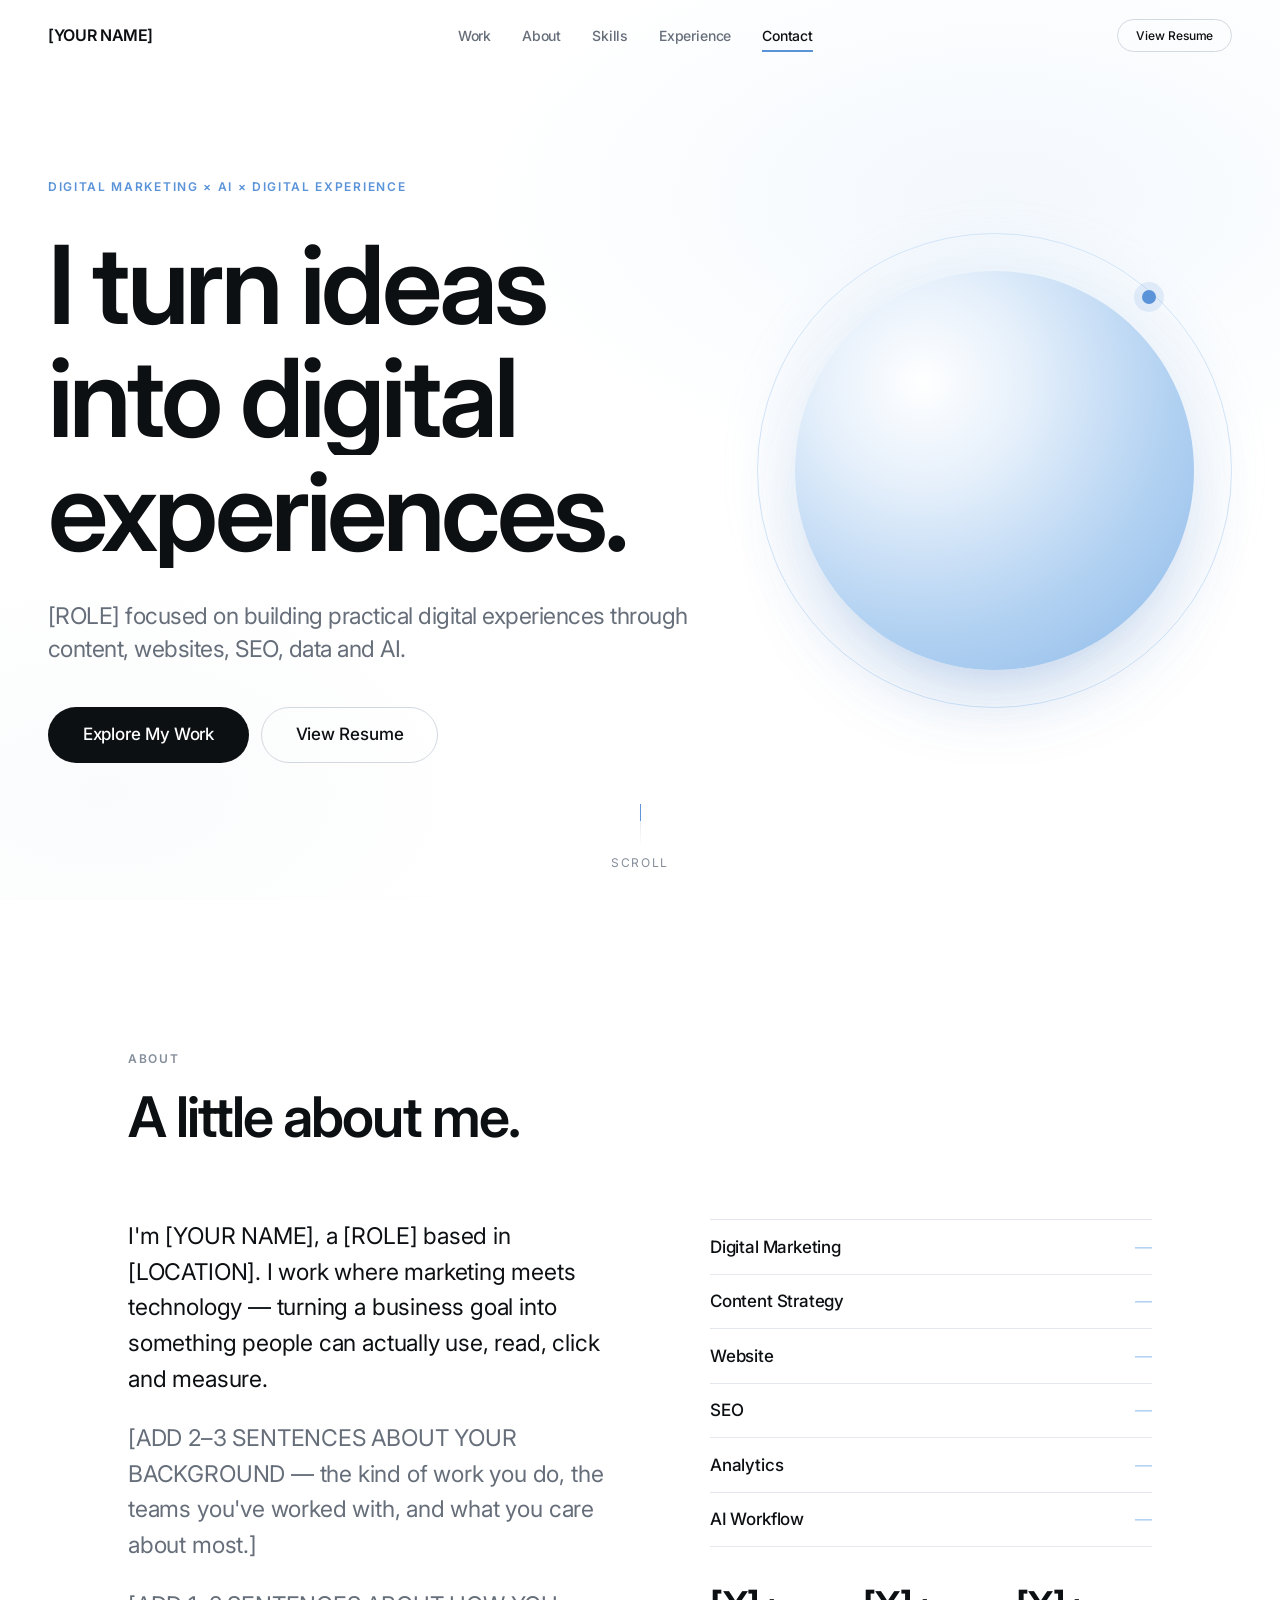
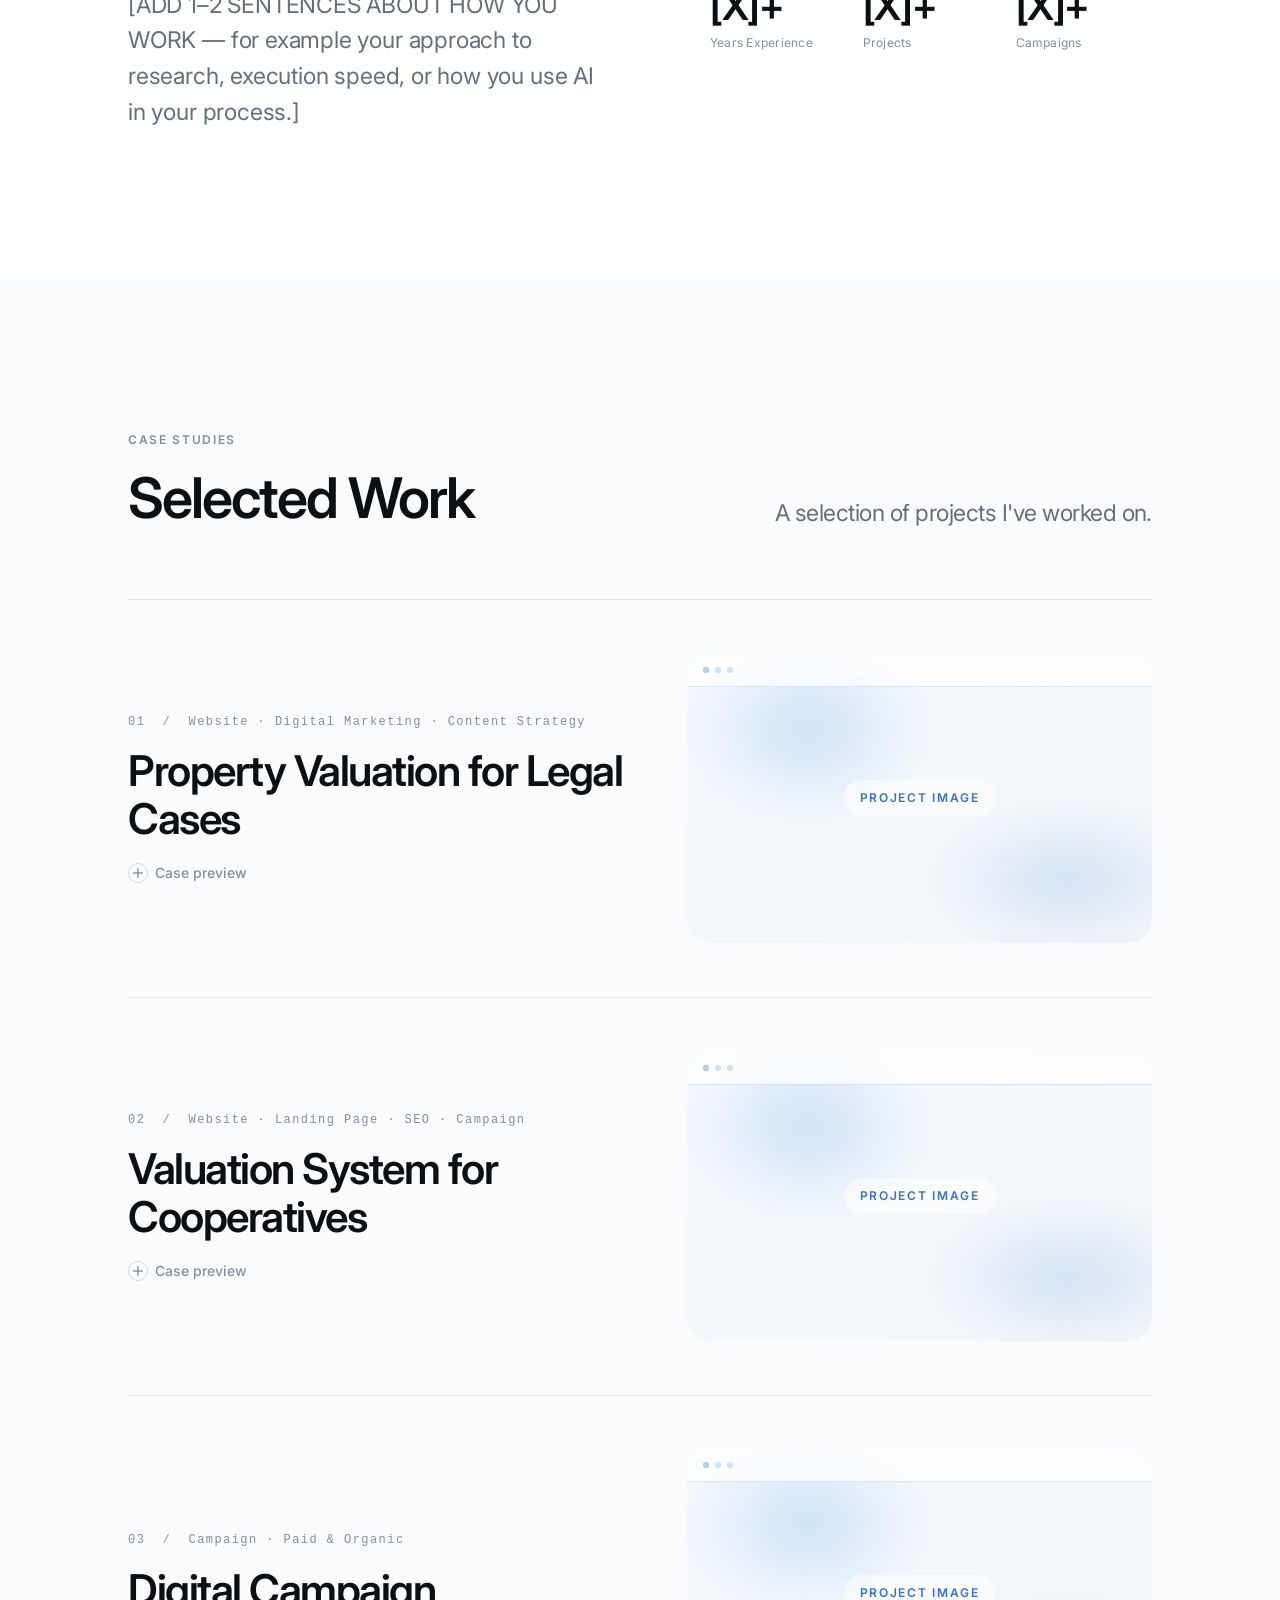
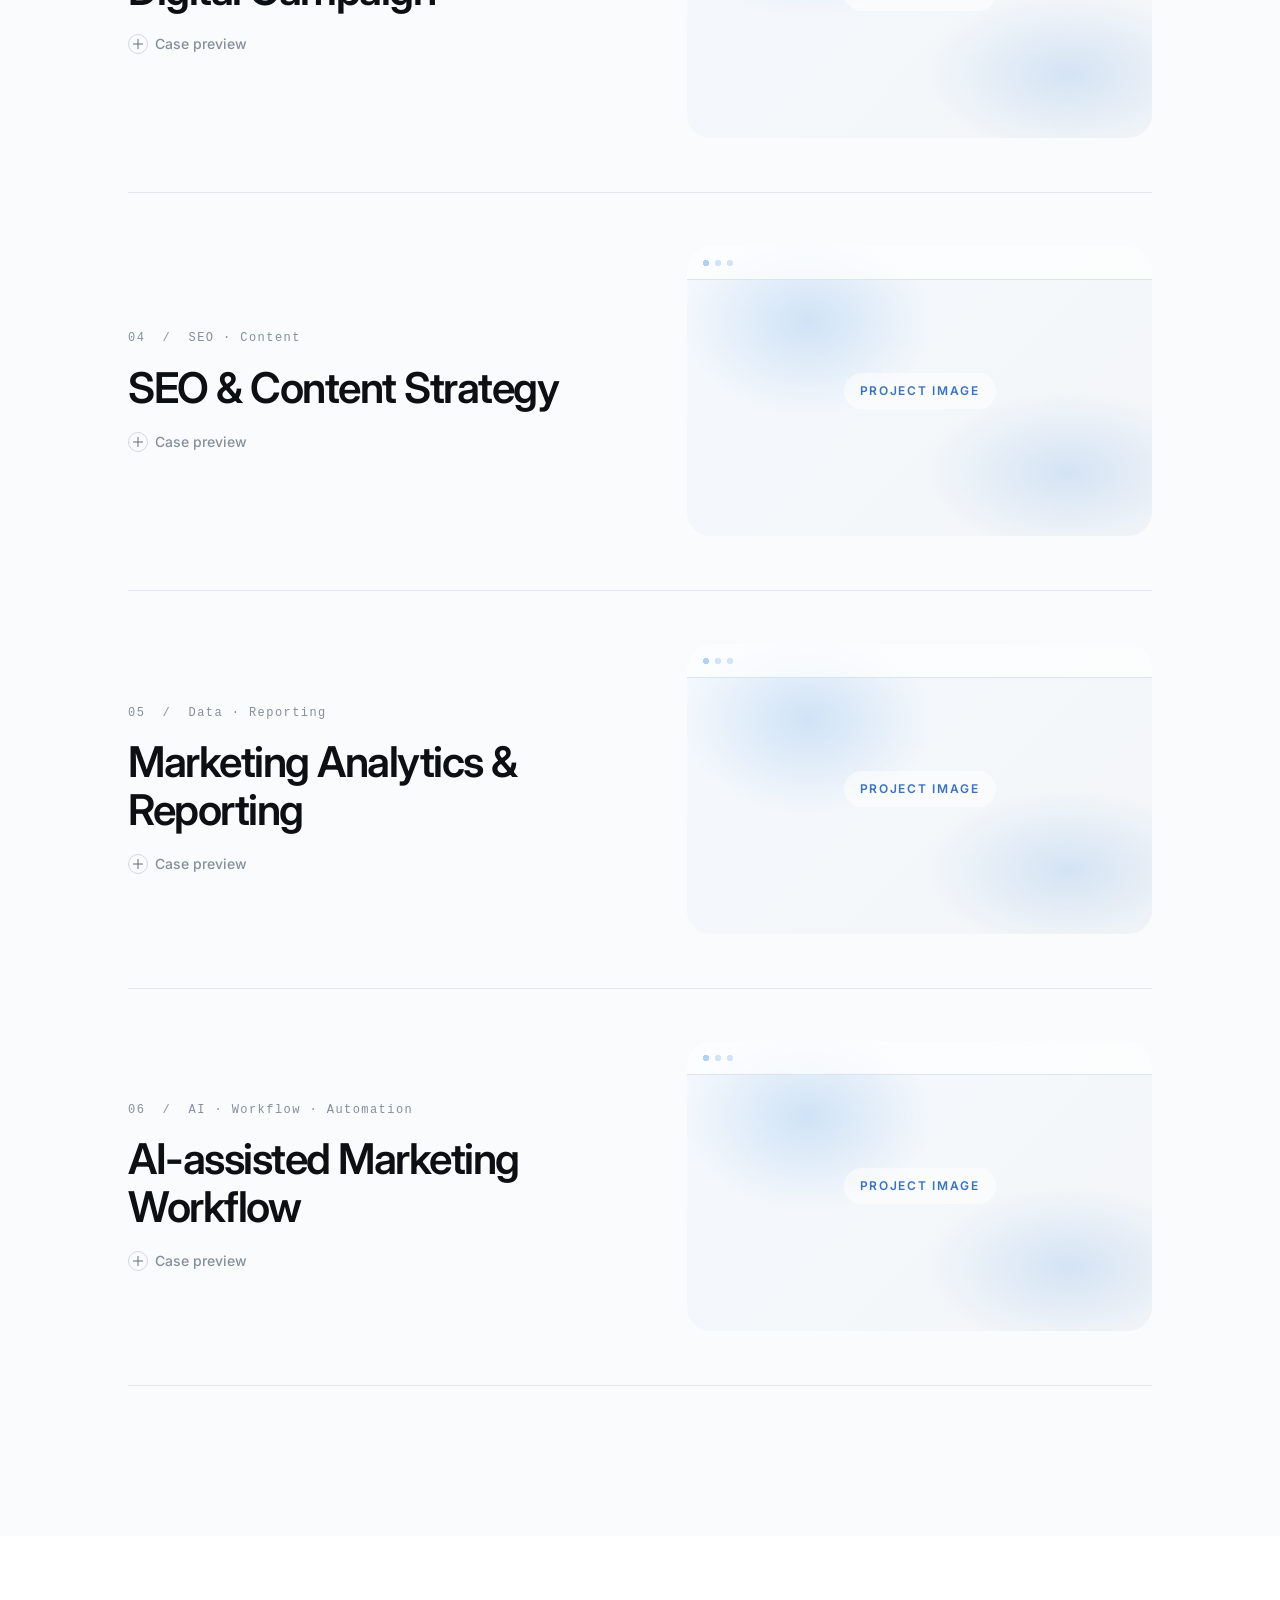
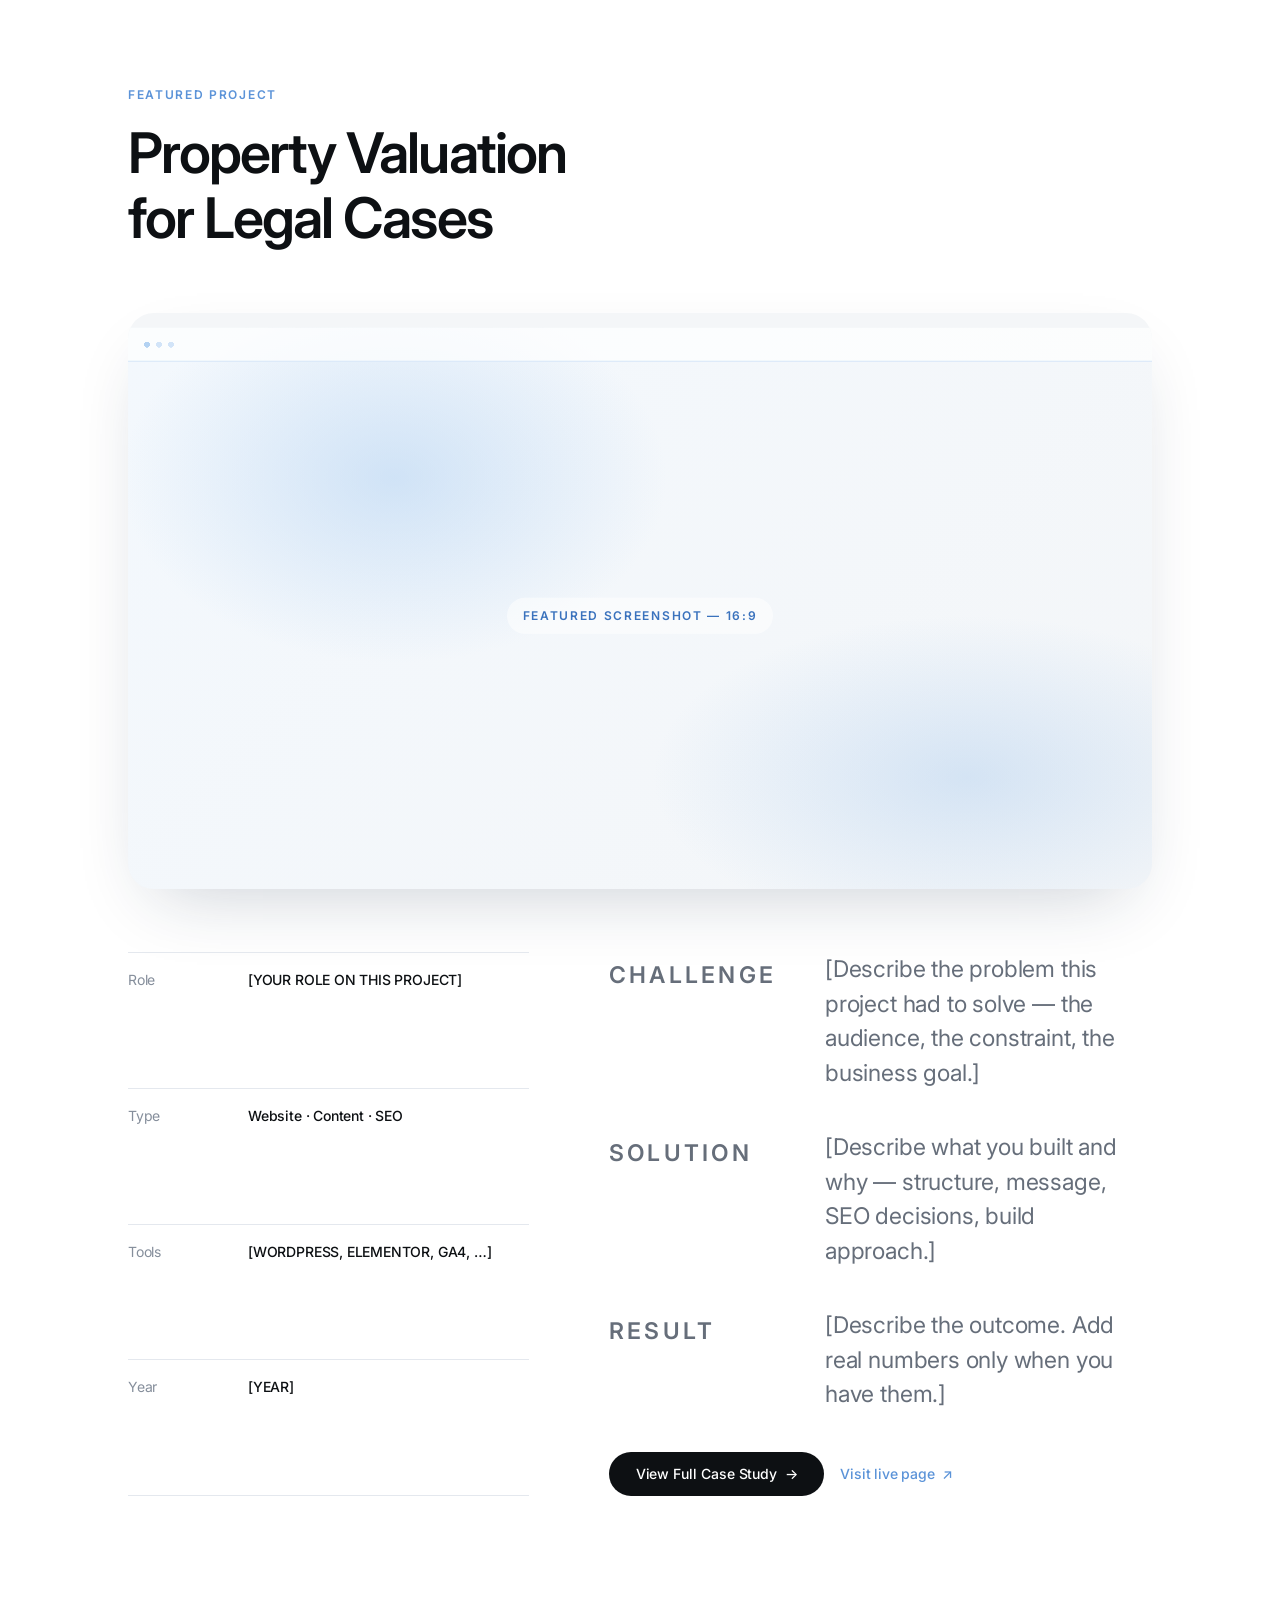
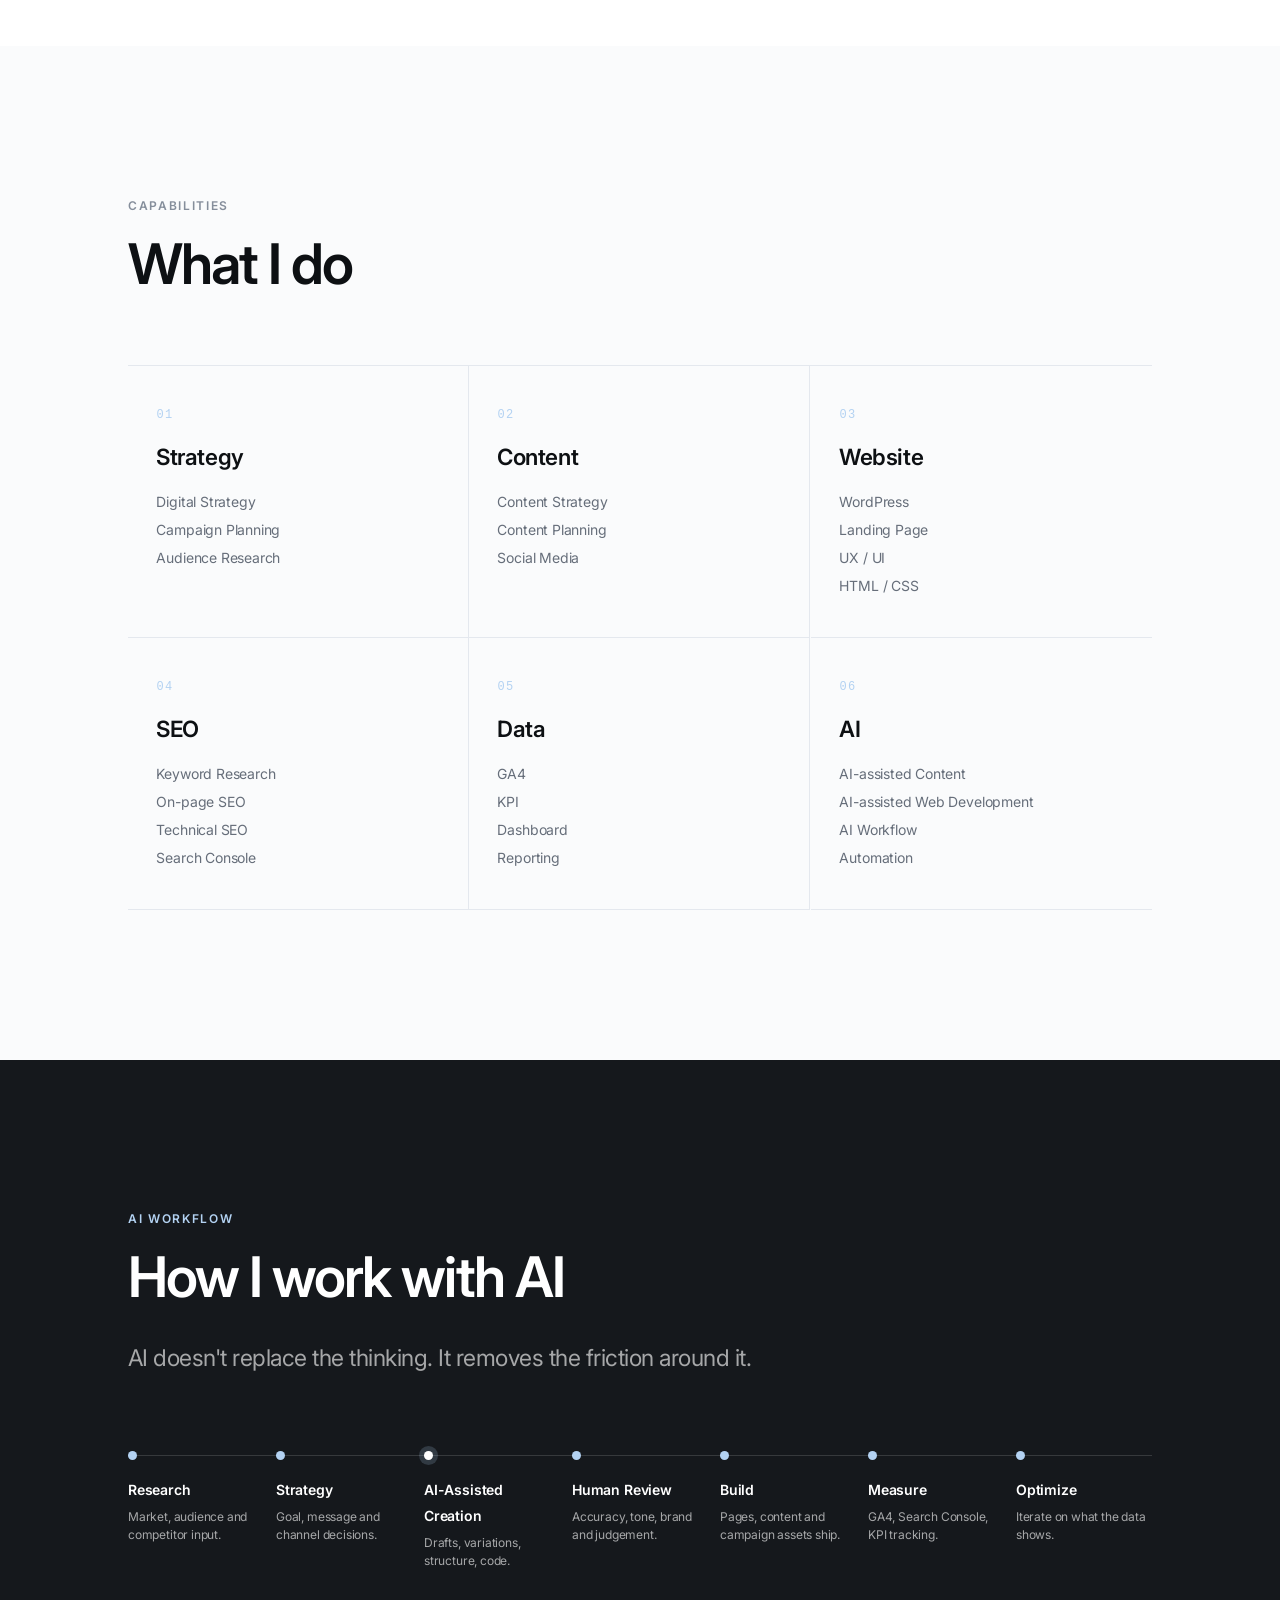
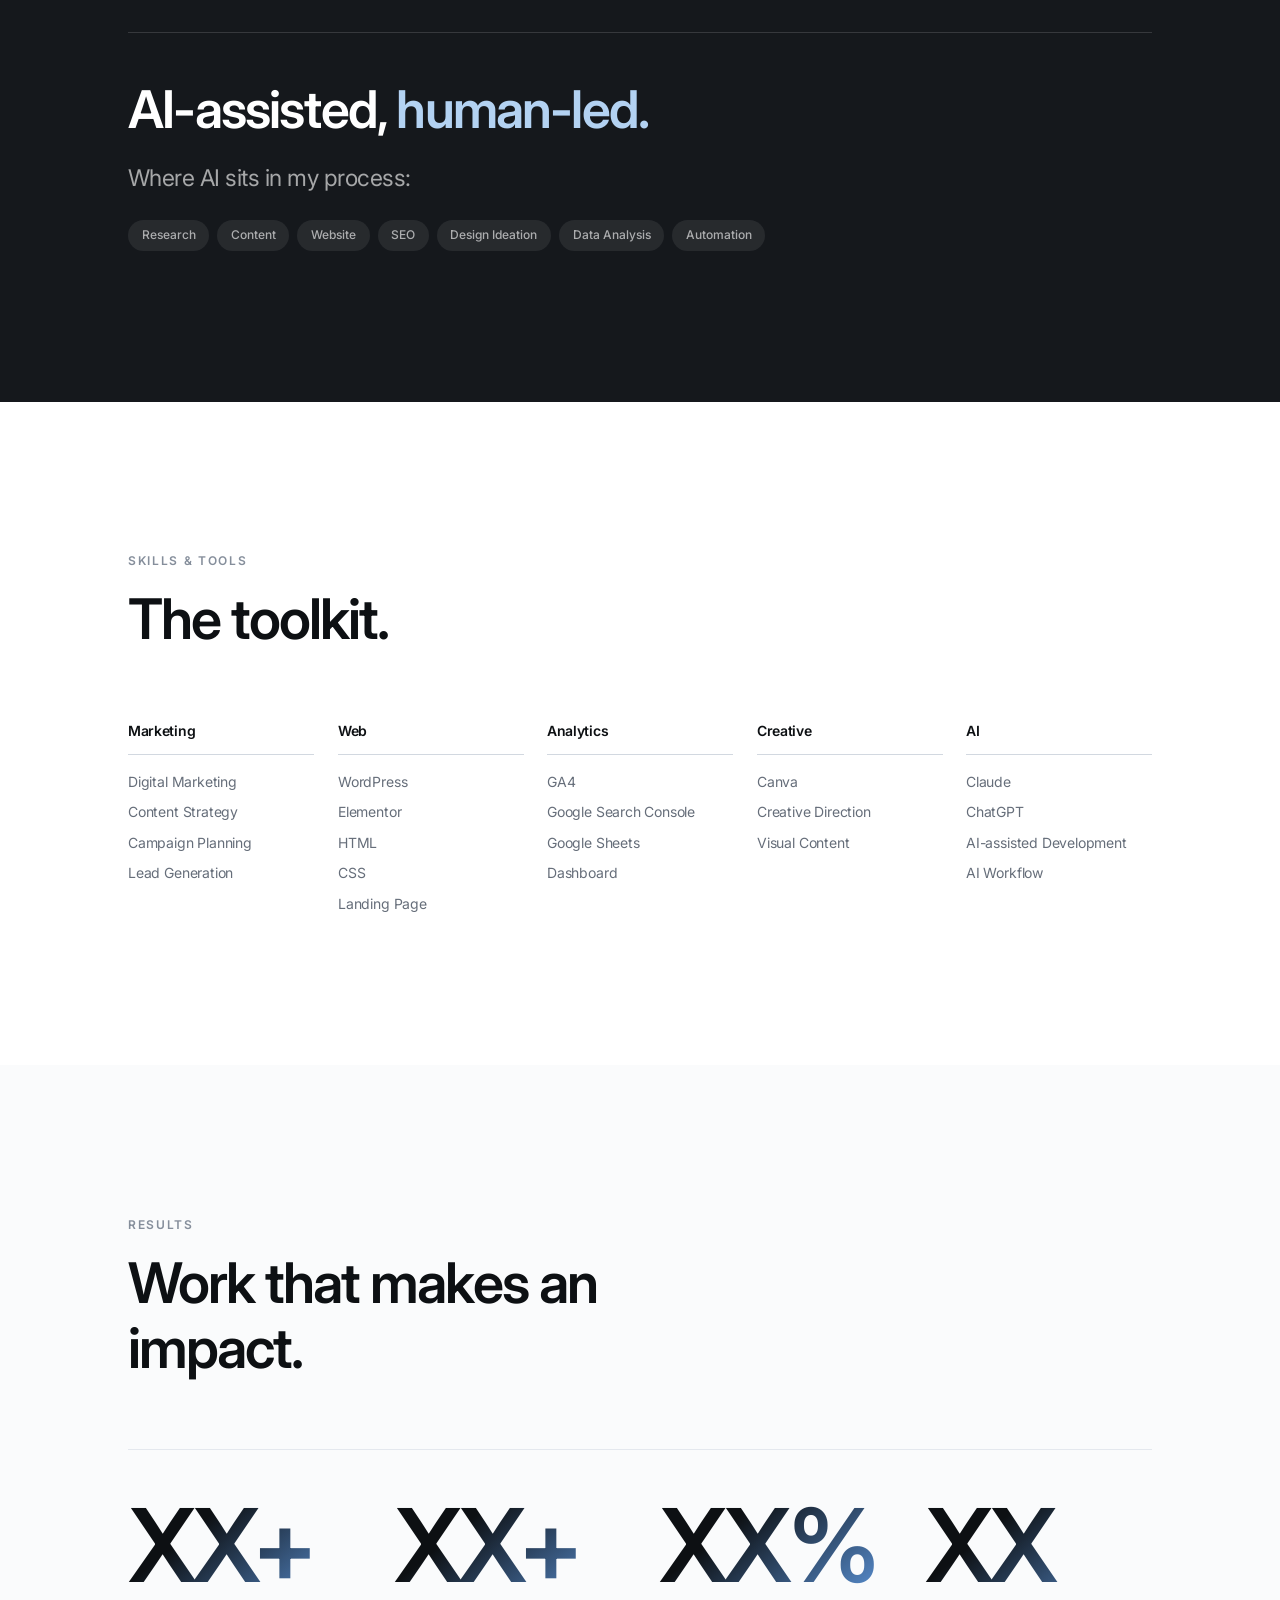
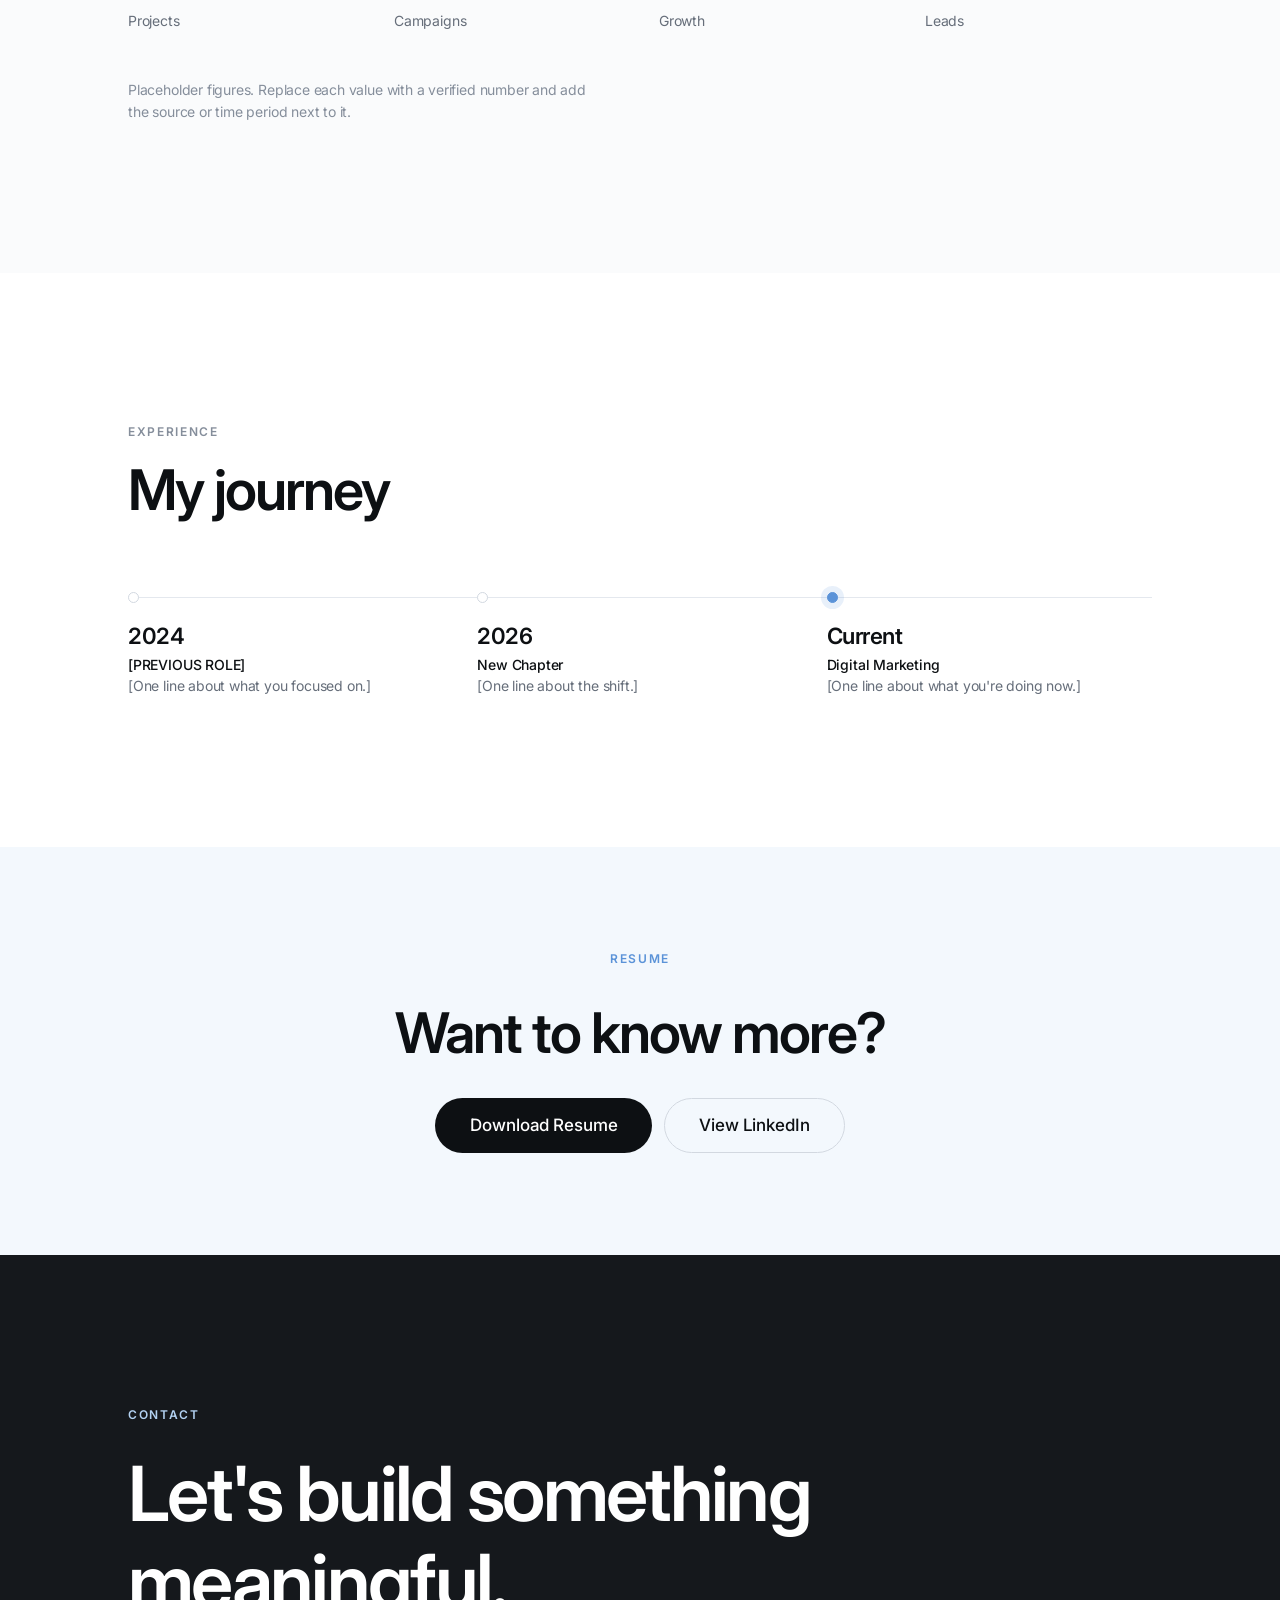
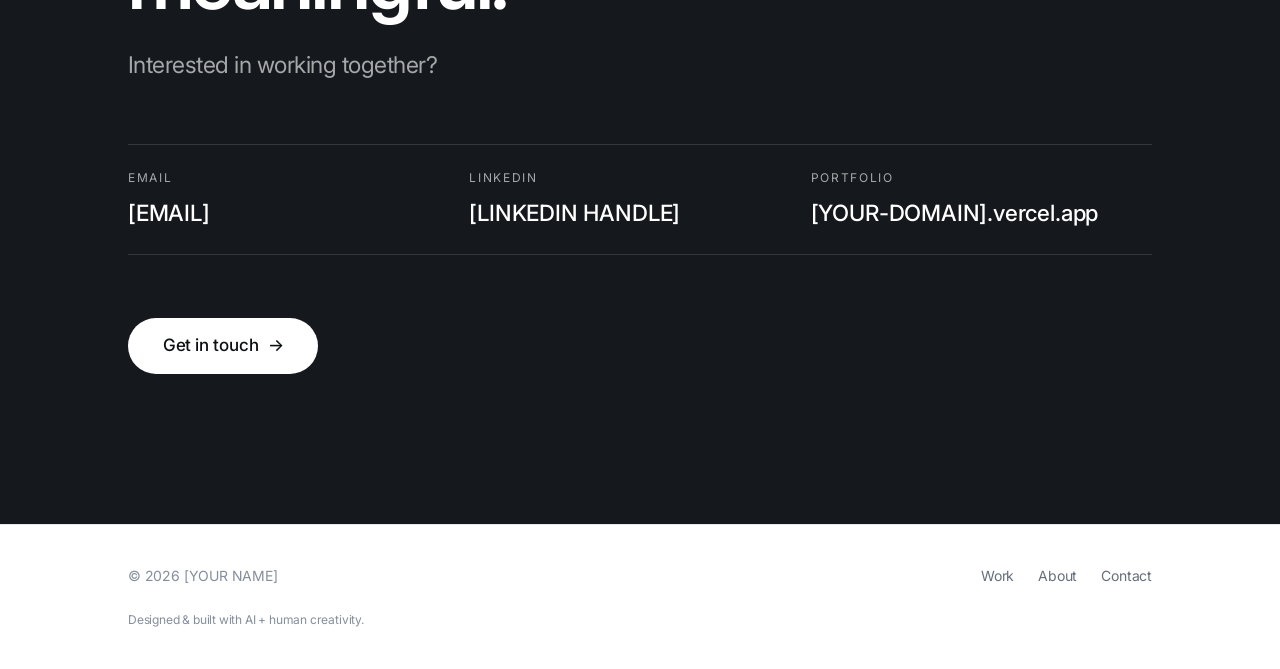
==== index.html @ 40d5a921 "Add site pages, SEO files and documentation" ====
<!DOCTYPE html>
<html lang="en">
<head>
<meta charset="utf-8">
<meta name="viewport" content="width=device-width, initial-scale=1, viewport-fit=cover">

<!-- ============================================================
     SEO — edit the 6 lines below and you are done.
     ============================================================ -->
<title>[YOUR NAME] — Digital Marketing &amp; Digital Strategy Portfolio</title>
<meta name="description" content="Portfolio of [YOUR NAME], a [ROLE] working across digital strategy, content, websites, SEO, analytics and AI-assisted marketing workflows.">
<meta name="author" content="[YOUR NAME]">
<link rel="canonical" href="https://[YOUR-DOMAIN].vercel.app/">
<meta name="theme-color" content="#ffffff">
<meta name="robots" content="index, follow">

<!-- Open Graph / social sharing -->
<meta property="og:type" content="website">
<meta property="og:site_name" content="[YOUR NAME]">
<meta property="og:title" content="[YOUR NAME] — Digital Marketing &amp; Digital Strategy Portfolio">
<meta property="og:description" content="Digital strategy, content, websites, SEO, analytics and AI-assisted marketing workflows.">
<meta property="og:url" content="https://[YOUR-DOMAIN].vercel.app/">
<meta property="og:image" content="https://[YOUR-DOMAIN].vercel.app/assets/img/og-image.png">
<meta property="og:image:width" content="1200">
<meta property="og:image:height" content="630">
<meta property="og:locale" content="en_US">
<meta name="twitter:card" content="summary_large_image">
<meta name="twitter:title" content="[YOUR NAME] — Digital Marketing &amp; Digital Strategy Portfolio">
<meta name="twitter:description" content="Digital strategy, content, websites, SEO, analytics and AI-assisted marketing workflows.">
<meta name="twitter:image" content="https://[YOUR-DOMAIN].vercel.app/assets/img/og-image.png">

<!-- Favicon -->
<link rel="icon" href="assets/img/favicon.svg" type="image/svg+xml">
<link rel="apple-touch-icon" href="assets/img/apple-touch-icon.png">
<link rel="manifest" href="site.webmanifest">

<!-- Fonts -->
<link rel="preconnect" href="https://fonts.googleapis.com">
<link rel="preconnect" href="https://fonts.gstatic.com" crossorigin>
<link href="https://fonts.googleapis.com/css2?family=Inter:wght@400;500;600;700&display=swap" rel="stylesheet">

<!-- Styles (load order matters: tokens → base → layout → components → sections → responsive) -->
<link rel="stylesheet" href="assets/css/tokens.css">
<link rel="stylesheet" href="assets/css/base.css">
<link rel="stylesheet" href="assets/css/layout.css">
<link rel="stylesheet" href="assets/css/components.css">
<link rel="stylesheet" href="assets/css/sections.css">
<link rel="stylesheet" href="assets/css/responsive.css">

<!-- Structured data -->
<script type="application/ld+json">
{
  "@context": "https://schema.org",
  "@type": "Person",
  "name": "[YOUR NAME]",
  "jobTitle": "[ROLE]",
  "url": "https://[YOUR-DOMAIN].vercel.app/",
  "email": "mailto:[EMAIL]",
  "sameAs": [
    "[LINKEDIN]"
  ],
  "knowsAbout": [
    "Digital Marketing", "Digital Strategy", "Content Strategy",
    "SEO", "Web Development", "Marketing Analytics", "AI-assisted Marketing"
  ]
}
</script>
</head>

<body>
<a class="skip-link" href="#main">Skip to content</a>

<!-- ============================================================
     NAVIGATION
     ============================================================ -->
<header class="nav" data-nav>
  <div class="nav__inner">
    <a class="nav__brand" href="#top" aria-label="Back to top">[YOUR NAME]</a>

    <nav class="nav__links" aria-label="Primary">
      <a class="nav__link" href="#work" data-nav-link>Work</a>
      <a class="nav__link" href="#about" data-nav-link>About</a>
      <a class="nav__link" href="#skills" data-nav-link>Skills</a>
      <a class="nav__link" href="#experience" data-nav-link>Experience</a>
      <a class="nav__link" href="#contact" data-nav-link>Contact</a>
    </nav>

    <div class="nav__actions">
      <!-- Replace href with your resume file or a Drive link -->
      <a class="btn btn--ghost btn--sm" href="assets/docs/resume.pdf" target="_blank" rel="noopener">View Resume</a>
      <button class="nav__toggle" type="button" data-nav-toggle aria-expanded="false" aria-controls="mobile-menu" aria-label="Open menu">
        <span class="nav__toggle-bars" aria-hidden="true"><span></span><span></span></span>
      </button>
    </div>
  </div>
</header>

<!-- Mobile menu -->
<div class="menu" id="mobile-menu" data-menu aria-hidden="true">
  <nav class="menu__list" aria-label="Mobile">
    <a class="menu__link" href="#work">Work</a>
    <a class="menu__link" href="#about">About</a>
    <a class="menu__link" href="#skills">Skills</a>
    <a class="menu__link" href="#experience">Experience</a>
    <a class="menu__link" href="#contact">Contact</a>
  </nav>
  <div class="menu__footer">
    <a class="btn btn--ghost btn--sm" href="assets/docs/resume.pdf" target="_blank" rel="noopener">View Resume</a>
    <a class="btn btn--sm" href="mailto:[EMAIL]">Get in touch</a>
  </div>
</div>

<main id="main">

<!-- ============================================================
     HERO
     ============================================================ -->
<section class="hero" id="top">
  <div class="hero__bg" aria-hidden="true"></div>
  <div class="container container--wide">
    <div class="hero__inner">
      <div class="hero__content">
        <p class="label" data-reveal="fade">Digital Marketing &times; AI &times; Digital Experience</p>

        <h1 class="display hero__title" data-reveal-text>
          I turn ideas<br>into digital<br>experiences.
        </h1>

        <p class="lead hero__sub" data-reveal data-reveal-delay="180">
          [ROLE] focused on building practical digital experiences through
          content, websites, SEO, data and AI.
        </p>

        <div class="hero__cta" data-reveal data-reveal-delay="280">
          <a class="btn btn--lg" href="#work">Explore My Work</a>
          <a class="btn btn--ghost btn--lg" href="assets/docs/resume.pdf" target="_blank" rel="noopener">View Resume</a>
        </div>
      </div>

      <div class="hero__visual" data-reveal="scale" data-reveal-delay="120" aria-hidden="true">
        <span class="orb orb--glow"></span>
        <span class="orb orb--halo"></span>
        <span class="orb orb--main"></span>
        <span class="orb orb--dot"></span>
      </div>
    </div>
  </div>

  <div class="hero__scroll" aria-hidden="true">
    <span class="hero__scroll-line"></span>
    <span>Scroll</span>
  </div>
</section>

<!-- ============================================================
     ABOUT
     ============================================================ -->
<section class="section" id="about">
  <div class="container">
    <div class="section-head" data-reveal>
      <p class="label label--muted">About</p>
      <h2 class="h2">A little about me.</h2>
    </div>

    <div class="split">
      <div class="about__body" data-reveal>
        <p>
          I'm [YOUR NAME], a [ROLE] based in [LOCATION]. I work where marketing
          meets technology — turning a business goal into something people can
          actually use, read, click and measure.
        </p>
        <p>
          [ADD 2–3 SENTENCES ABOUT YOUR BACKGROUND — the kind of work you do,
          the teams you've worked with, and what you care about most.]
        </p>
        <p>
          [ADD 1–2 SENTENCES ABOUT HOW YOU WORK — for example your approach to
          research, execution speed, or how you use AI in your process.]
        </p>
      </div>

      <aside class="about__aside" data-reveal="right" data-reveal-delay="120">
        <ul class="focus-list">
          <li><span>Digital Marketing</span><span aria-hidden="true">&mdash;</span></li>
          <li><span>Content Strategy</span><span aria-hidden="true">&mdash;</span></li>
          <li><span>Website</span><span aria-hidden="true">&mdash;</span></li>
          <li><span>SEO</span><span aria-hidden="true">&mdash;</span></li>
          <li><span>Analytics</span><span aria-hidden="true">&mdash;</span></li>
          <li><span>AI Workflow</span><span aria-hidden="true">&mdash;</span></li>
        </ul>

        <!-- Replace [X] with your real numbers when you have them -->
        <div class="stats-inline">
          <div class="stat-mini">
            <div class="stat-mini__value">[X]+</div>
            <div class="stat-mini__label">Years Experience</div>
          </div>
          <div class="stat-mini">
            <div class="stat-mini__value">[X]+</div>
            <div class="stat-mini__label">Projects</div>
          </div>
          <div class="stat-mini">
            <div class="stat-mini__value">[X]+</div>
            <div class="stat-mini__label">Campaigns</div>
          </div>
        </div>
      </aside>
    </div>
  </div>
</section>

<!-- ============================================================
     SELECTED WORK
     ============================================================ -->
<section class="section section--soft" id="work">
  <div class="container">
    <div class="section-head section-head--split" data-reveal>
      <div class="section-head__text">
        <p class="label label--muted">Case Studies</p>
        <h2 class="h2">Selected Work</h2>
      </div>
      <p class="lead">A selection of projects I've worked on.</p>
    </div>

    <div class="work-list">

      <!-- ---------- PROJECT 01 ---------- -->
      <article class="work-item" data-work-item data-reveal>
        <button class="work-item__head" type="button" data-work-toggle aria-expanded="false" aria-controls="work-panel-01">
          <div class="work-item__text">
            <span class="work-item__index">01 &nbsp;/&nbsp; Website · Digital Marketing · Content Strategy</span>
            <h3 class="work-item__title">Property Valuation for Legal Cases</h3>
            <span class="work-item__toggle">
              <span class="plus" aria-hidden="true"></span>
              <span data-work-toggle-label>Case preview</span>
            </span>
          </div>
          <div class="work-item__media">
            <!-- Replace with: <img src="assets/img/project-01.jpg" alt="Screenshot of the Property Valuation for Legal Cases page"> -->
            <div class="thumb"><span class="thumb__text">Project image</span></div>
          </div>
        </button>

        <div class="work-item__panel" id="work-panel-01" data-work-panel aria-hidden="true">
          <div class="work-item__panel-inner">
            <div class="work-item__panel-body">
              <div class="case-block">
                <p class="case-block__label">The Challenge</p>
                <p>[What was the problem? Describe the business or user problem in 1–2 sentences.]</p>
              </div>
              <div class="case-block">
                <p class="case-block__label">The Approach</p>
                <p>[What did you do? Strategy, structure, content, SEO, build — keep it short.]</p>
              </div>
              <div class="case-block">
                <p class="case-block__label">The Outcome</p>
                <p>[What changed? Add real results here once you have them.]</p>
              </div>
            </div>
            <div class="work-item__panel-foot">
              <a class="btn btn--sm" href="case-study/template.html">View Case Study <span aria-hidden="true">&rarr;</span></a>
              <a class="arrow-link" href="https://prospec.co.th/property-valuation-for-legal-cases/" target="_blank" rel="noopener">
                Visit live page <span class="arrow-link__icon" aria-hidden="true">&#8599;</span>
              </a>
            </div>
          </div>
        </div>
      </article>

      <!-- ---------- PROJECT 02 ---------- -->
      <article class="work-item" data-work-item data-reveal>
        <button class="work-item__head" type="button" data-work-toggle aria-expanded="false" aria-controls="work-panel-02">
          <div class="work-item__text">
            <span class="work-item__index">02 &nbsp;/&nbsp; Website · Landing Page · SEO · Campaign</span>
            <h3 class="work-item__title">Valuation System for Cooperatives</h3>
            <span class="work-item__toggle">
              <span class="plus" aria-hidden="true"></span>
              <span data-work-toggle-label>Case preview</span>
            </span>
          </div>
          <div class="work-item__media">
            <div class="thumb"><span class="thumb__text">Project image</span></div>
          </div>
        </button>

        <div class="work-item__panel" id="work-panel-02" data-work-panel aria-hidden="true">
          <div class="work-item__panel-inner">
            <div class="work-item__panel-body">
              <div class="case-block">
                <p class="case-block__label">The Challenge</p>
                <p>[What was the problem?]</p>
              </div>
              <div class="case-block">
                <p class="case-block__label">The Approach</p>
                <p>[What did you do?]</p>
              </div>
              <div class="case-block">
                <p class="case-block__label">The Outcome</p>
                <p>[What changed?]</p>
              </div>
            </div>
            <div class="work-item__panel-foot">
              <a class="btn btn--sm" href="case-study/template.html">View Case Study <span aria-hidden="true">&rarr;</span></a>
              <a class="arrow-link" href="https://prospec.co.th/valuation-system-for-cooperatives/" target="_blank" rel="noopener">
                Visit live page <span class="arrow-link__icon" aria-hidden="true">&#8599;</span>
              </a>
            </div>
          </div>
        </div>
      </article>

      <!-- ---------- PROJECT 03 ---------- -->
      <article class="work-item" data-work-item data-reveal>
        <button class="work-item__head" type="button" data-work-toggle aria-expanded="false" aria-controls="work-panel-03">
          <div class="work-item__text">
            <span class="work-item__index">03 &nbsp;/&nbsp; Campaign · Paid &amp; Organic</span>
            <h3 class="work-item__title">Digital Campaign</h3>
            <span class="work-item__toggle">
              <span class="plus" aria-hidden="true"></span>
              <span data-work-toggle-label>Case preview</span>
            </span>
          </div>
          <div class="work-item__media">
            <div class="thumb"><span class="thumb__text">Project image</span></div>
          </div>
        </button>
        <div class="work-item__panel" id="work-panel-03" data-work-panel aria-hidden="true">
          <div class="work-item__panel-inner">
            <div class="work-item__panel-body">
              <div class="case-block"><p class="case-block__label">The Challenge</p><p>[Placeholder — add the campaign problem.]</p></div>
              <div class="case-block"><p class="case-block__label">The Approach</p><p>[Placeholder — add channels, message, timeline.]</p></div>
              <div class="case-block"><p class="case-block__label">The Outcome</p><p>[Placeholder — add results.]</p></div>
            </div>
            <div class="work-item__panel-foot">
              <a class="btn btn--sm" href="case-study/template.html">View Case Study <span aria-hidden="true">&rarr;</span></a>
            </div>
          </div>
        </div>
      </article>

      <!-- ---------- PROJECT 04 ---------- -->
      <article class="work-item" data-work-item data-reveal>
        <button class="work-item__head" type="button" data-work-toggle aria-expanded="false" aria-controls="work-panel-04">
          <div class="work-item__text">
            <span class="work-item__index">04 &nbsp;/&nbsp; SEO · Content</span>
            <h3 class="work-item__title">SEO &amp; Content Strategy</h3>
            <span class="work-item__toggle">
              <span class="plus" aria-hidden="true"></span>
              <span data-work-toggle-label>Case preview</span>
            </span>
          </div>
          <div class="work-item__media">
            <div class="thumb"><span class="thumb__text">Project image</span></div>
          </div>
        </button>
        <div class="work-item__panel" id="work-panel-04" data-work-panel aria-hidden="true">
          <div class="work-item__panel-inner">
            <div class="work-item__panel-body">
              <div class="case-block"><p class="case-block__label">The Challenge</p><p>[Placeholder — search visibility problem.]</p></div>
              <div class="case-block"><p class="case-block__label">The Approach</p><p>[Placeholder — keyword research, structure, on-page work.]</p></div>
              <div class="case-block"><p class="case-block__label">The Outcome</p><p>[Placeholder — ranking or traffic change.]</p></div>
            </div>
            <div class="work-item__panel-foot">
              <a class="btn btn--sm" href="case-study/template.html">View Case Study <span aria-hidden="true">&rarr;</span></a>
            </div>
          </div>
        </div>
      </article>

      <!-- ---------- PROJECT 05 ---------- -->
      <article class="work-item" data-work-item data-reveal>
        <button class="work-item__head" type="button" data-work-toggle aria-expanded="false" aria-controls="work-panel-05">
          <div class="work-item__text">
            <span class="work-item__index">05 &nbsp;/&nbsp; Data · Reporting</span>
            <h3 class="work-item__title">Marketing Analytics &amp; Reporting</h3>
            <span class="work-item__toggle">
              <span class="plus" aria-hidden="true"></span>
              <span data-work-toggle-label>Case preview</span>
            </span>
          </div>
          <div class="work-item__media">
            <div class="thumb"><span class="thumb__text">Project image</span></div>
          </div>
        </button>
        <div class="work-item__panel" id="work-panel-05" data-work-panel aria-hidden="true">
          <div class="work-item__panel-inner">
            <div class="work-item__panel-body">
              <div class="case-block"><p class="case-block__label">The Challenge</p><p>[Placeholder — what was hard to measure?]</p></div>
              <div class="case-block"><p class="case-block__label">The Approach</p><p>[Placeholder — GA4 setup, KPI model, dashboard.]</p></div>
              <div class="case-block"><p class="case-block__label">The Outcome</p><p>[Placeholder — decisions the data enabled.]</p></div>
            </div>
            <div class="work-item__panel-foot">
              <a class="btn btn--sm" href="case-study/template.html">View Case Study <span aria-hidden="true">&rarr;</span></a>
            </div>
          </div>
        </div>
      </article>

      <!-- ---------- PROJECT 06 ---------- -->
      <article class="work-item" data-work-item data-reveal>
        <button class="work-item__head" type="button" data-work-toggle aria-expanded="false" aria-controls="work-panel-06">
          <div class="work-item__text">
            <span class="work-item__index">06 &nbsp;/&nbsp; AI · Workflow · Automation</span>
            <h3 class="work-item__title">AI-assisted Marketing Workflow</h3>
            <span class="work-item__toggle">
              <span class="plus" aria-hidden="true"></span>
              <span data-work-toggle-label>Case preview</span>
            </span>
          </div>
          <div class="work-item__media">
            <div class="thumb"><span class="thumb__text">Project image</span></div>
          </div>
        </button>
        <div class="work-item__panel" id="work-panel-06" data-work-panel aria-hidden="true">
          <div class="work-item__panel-inner">
            <div class="work-item__panel-body">
              <div class="case-block"><p class="case-block__label">The Challenge</p><p>[Placeholder — the bottleneck in the workflow.]</p></div>
              <div class="case-block"><p class="case-block__label">The Approach</p><p>[Placeholder — where AI was introduced and how it was reviewed.]</p></div>
              <div class="case-block"><p class="case-block__label">The Outcome</p><p>[Placeholder — time saved, quality kept.]</p></div>
            </div>
            <div class="work-item__panel-foot">
              <a class="btn btn--sm" href="case-study/template.html">View Case Study <span aria-hidden="true">&rarr;</span></a>
            </div>
          </div>
        </div>
      </article>

    </div>
  </div>
</section>

<!-- ============================================================
     FEATURED PROJECT
     ============================================================ -->
<section class="section featured">
  <div class="container">
    <div class="featured__head" data-reveal>
      <p class="label">Featured Project</p>
      <h2 class="h2">Property Valuation for Legal Cases</h2>
    </div>

    <figure class="featured__shot" data-reveal="scale">
      <!-- Replace with: <img src="assets/img/featured.jpg" alt="Full-page view of the featured project" data-parallax="6"> -->
      <div class="thumb" data-parallax="5"><span class="thumb__text">Featured screenshot &mdash; 16:9</span></div>
    </figure>

    <div class="featured__grid">
      <dl class="spec-list" data-reveal="left">
        <div><dt>Role</dt><dd>[YOUR ROLE ON THIS PROJECT]</dd></div>
        <div><dt>Type</dt><dd>Website · Content · SEO</dd></div>
        <div><dt>Tools</dt><dd>[WORDPRESS, ELEMENTOR, GA4, …]</dd></div>
        <div><dt>Year</dt><dd>[YEAR]</dd></div>
      </dl>

      <div class="featured__story" data-reveal="right" data-reveal-delay="100">
        <div class="story-block">
          <p class="story-block__label">Challenge</p>
          <p>[Describe the problem this project had to solve — the audience, the constraint, the business goal.]</p>
        </div>
        <div class="story-block">
          <p class="story-block__label">Solution</p>
          <p>[Describe what you built and why — structure, message, SEO decisions, build approach.]</p>
        </div>
        <div class="story-block">
          <p class="story-block__label">Result</p>
          <p>[Describe the outcome. Add real numbers only when you have them.]</p>
        </div>
        <div class="row">
          <a class="btn" href="case-study/template.html">View Full Case Study <span aria-hidden="true">&rarr;</span></a>
          <a class="arrow-link" href="https://prospec.co.th/property-valuation-for-legal-cases/" target="_blank" rel="noopener">
            Visit live page <span class="arrow-link__icon" aria-hidden="true">&#8599;</span>
          </a>
        </div>
      </div>
    </div>
  </div>
</section>

<!-- ============================================================
     CAPABILITIES
     ============================================================ -->
<section class="section section--soft" id="capabilities">
  <div class="container">
    <div class="section-head" data-reveal>
      <p class="label label--muted">Capabilities</p>
      <h2 class="h2">What I do</h2>
    </div>

    <div class="cap-grid">
      <div class="cap" data-reveal>
        <span class="cap__num">01</span>
        <h3 class="cap__title">Strategy</h3>
        <ul class="cap__items"><li>Digital Strategy</li><li>Campaign Planning</li><li>Audience Research</li></ul>
      </div>
      <div class="cap" data-reveal data-reveal-delay="60">
        <span class="cap__num">02</span>
        <h3 class="cap__title">Content</h3>
        <ul class="cap__items"><li>Content Strategy</li><li>Content Planning</li><li>Social Media</li></ul>
      </div>
      <div class="cap" data-reveal data-reveal-delay="120">
        <span class="cap__num">03</span>
        <h3 class="cap__title">Website</h3>
        <ul class="cap__items"><li>WordPress</li><li>Landing Page</li><li>UX / UI</li><li>HTML / CSS</li></ul>
      </div>
      <div class="cap" data-reveal>
        <span class="cap__num">04</span>
        <h3 class="cap__title">SEO</h3>
        <ul class="cap__items"><li>Keyword Research</li><li>On-page SEO</li><li>Technical SEO</li><li>Search Console</li></ul>
      </div>
      <div class="cap" data-reveal data-reveal-delay="60">
        <span class="cap__num">05</span>
        <h3 class="cap__title">Data</h3>
        <ul class="cap__items"><li>GA4</li><li>KPI</li><li>Dashboard</li><li>Reporting</li></ul>
      </div>
      <div class="cap" data-reveal data-reveal-delay="120">
        <span class="cap__num">06</span>
        <h3 class="cap__title">AI</h3>
        <ul class="cap__items"><li>AI-assisted Content</li><li>AI-assisted Web Development</li><li>AI Workflow</li><li>Automation</li></ul>
      </div>
    </div>
  </div>
</section>

<!-- ============================================================
     AI WORKFLOW  (signature section)
     ============================================================ -->
<section class="section section--invert" id="ai-workflow">
  <div class="container">
    <div class="section-head section-head--split" data-reveal>
      <div class="section-head__text">
        <p class="label label--invert">AI Workflow</p>
        <h2 class="h2">How I work with AI</h2>
      </div>
      <p class="lead">AI doesn't replace the thinking. It removes the friction around it.</p>
    </div>

    <ol class="flow" data-flow>
      <li class="flow__step">
        <span class="flow__dot" aria-hidden="true"></span>
        <div><span class="flow__name">Research</span><p class="flow__note">Market, audience and competitor input.</p></div>
      </li>
      <li class="flow__step">
        <span class="flow__dot" aria-hidden="true"></span>
        <div><span class="flow__name">Strategy</span><p class="flow__note">Goal, message and channel decisions.</p></div>
      </li>
      <li class="flow__step flow__step--ai">
        <span class="flow__dot" aria-hidden="true"></span>
        <div><span class="flow__name">AI-Assisted Creation</span><p class="flow__note">Drafts, variations, structure, code.</p></div>
      </li>
      <li class="flow__step">
        <span class="flow__dot" aria-hidden="true"></span>
        <div><span class="flow__name">Human Review</span><p class="flow__note">Accuracy, tone, brand and judgement.</p></div>
      </li>
      <li class="flow__step">
        <span class="flow__dot" aria-hidden="true"></span>
        <div><span class="flow__name">Build</span><p class="flow__note">Pages, content and campaign assets ship.</p></div>
      </li>
      <li class="flow__step">
        <span class="flow__dot" aria-hidden="true"></span>
        <div><span class="flow__name">Measure</span><p class="flow__note">GA4, Search Console, KPI tracking.</p></div>
      </li>
      <li class="flow__step">
        <span class="flow__dot" aria-hidden="true"></span>
        <div><span class="flow__name">Optimize</span><p class="flow__note">Iterate on what the data shows.</p></div>
      </li>
    </ol>

    <div class="ai-statement" data-reveal>
      <p class="ai-statement__quote">AI-assisted, <em>human-led.</em></p>
      <p class="lead">Where AI sits in my process:</p>
      <ul class="ai-uses">
        <li class="tag tag--invert">Research</li>
        <li class="tag tag--invert">Content</li>
        <li class="tag tag--invert">Website</li>
        <li class="tag tag--invert">SEO</li>
        <li class="tag tag--invert">Design Ideation</li>
        <li class="tag tag--invert">Data Analysis</li>
        <li class="tag tag--invert">Automation</li>
      </ul>
    </div>
  </div>
</section>

<!-- ============================================================
     SKILLS & TOOLS
     ============================================================ -->
<section class="section" id="skills">
  <div class="container">
    <div class="section-head" data-reveal>
      <p class="label label--muted">Skills &amp; Tools</p>
      <h2 class="h2">The toolkit.</h2>
    </div>

    <div class="skills-grid">
      <div class="skill-group" data-reveal>
        <h3 class="skill-group__title">Marketing</h3>
        <ul class="skill-group__items"><li>Digital Marketing</li><li>Content Strategy</li><li>Campaign Planning</li><li>Lead Generation</li></ul>
      </div>
      <div class="skill-group" data-reveal data-reveal-delay="60">
        <h3 class="skill-group__title">Web</h3>
        <ul class="skill-group__items"><li>WordPress</li><li>Elementor</li><li>HTML</li><li>CSS</li><li>Landing Page</li></ul>
      </div>
      <div class="skill-group" data-reveal data-reveal-delay="120">
        <h3 class="skill-group__title">Analytics</h3>
        <ul class="skill-group__items"><li>GA4</li><li>Google Search Console</li><li>Google Sheets</li><li>Dashboard</li></ul>
      </div>
      <div class="skill-group" data-reveal data-reveal-delay="180">
        <h3 class="skill-group__title">Creative</h3>
        <ul class="skill-group__items"><li>Canva</li><li>Creative Direction</li><li>Visual Content</li></ul>
      </div>
      <div class="skill-group" data-reveal data-reveal-delay="240">
        <h3 class="skill-group__title">AI</h3>
        <ul class="skill-group__items"><li>Claude</li><li>ChatGPT</li><li>AI-assisted Development</li><li>AI Workflow</li></ul>
      </div>
    </div>
  </div>
</section>

<!-- ============================================================
     RESULTS / IMPACT
     ============================================================ -->
<section class="section section--soft" id="results">
  <div class="container">
    <div class="section-head" data-reveal>
      <p class="label label--muted">Results</p>
      <h2 class="h2">Work that makes an impact.</h2>
    </div>

    <!-- Replace XX with real figures once confirmed -->
    <div class="results-grid">
      <div class="stat" data-reveal><div class="stat__value">XX+</div><div class="stat__label">Projects</div></div>
      <div class="stat" data-reveal data-reveal-delay="80"><div class="stat__value">XX+</div><div class="stat__label">Campaigns</div></div>
      <div class="stat" data-reveal data-reveal-delay="160"><div class="stat__value">XX%</div><div class="stat__label">Growth</div></div>
      <div class="stat" data-reveal data-reveal-delay="240"><div class="stat__value">XX</div><div class="stat__label">Leads</div></div>
    </div>

    <p class="results__note" data-reveal>
      Placeholder figures. Replace each value with a verified number and add the
      source or time period next to it.
    </p>
  </div>
</section>

<!-- ============================================================
     CAREER TIMELINE
     ============================================================ -->
<section class="section" id="experience">
  <div class="container">
    <div class="section-head" data-reveal>
      <p class="label label--muted">Experience</p>
      <h2 class="h2">My journey</h2>
    </div>

    <div class="timeline" data-reveal>
      <span class="timeline__track" aria-hidden="true"></span>
      <ol class="timeline__list">
        <li class="tl-item">
          <span class="tl-item__dot" aria-hidden="true"></span>
          <div class="tl-item__body">
            <p class="tl-item__year">2024</p>
            <p class="tl-item__role">[PREVIOUS ROLE]</p>
            <p class="tl-item__desc">[One line about what you focused on.]</p>
          </div>
        </li>
        <li class="tl-item">
          <span class="tl-item__dot" aria-hidden="true"></span>
          <div class="tl-item__body">
            <p class="tl-item__year">2026</p>
            <p class="tl-item__role">New Chapter</p>
            <p class="tl-item__desc">[One line about the shift.]</p>
          </div>
        </li>
        <li class="tl-item tl-item--current">
          <span class="tl-item__dot" aria-hidden="true"></span>
          <div class="tl-item__body">
            <p class="tl-item__year">Current</p>
            <p class="tl-item__role">Digital Marketing</p>
            <p class="tl-item__desc">[One line about what you're doing now.]</p>
          </div>
        </li>
      </ol>
    </div>
  </div>
</section>

<!-- ============================================================
     RESUME
     ============================================================ -->
<section class="section section--sm section--tint" id="resume">
  <div class="container container--text">
    <div class="resume" data-reveal>
      <p class="label">Resume</p>
      <h2 class="h2 resume__title">Want to know more?</h2>
      <div class="resume__actions">
        <!-- Put your PDF at assets/docs/resume.pdf, or point these at any URL -->
        <a class="btn btn--lg" href="assets/docs/resume.pdf" download>Download Resume</a>
        <a class="btn btn--ghost btn--lg" href="[LINKEDIN]" target="_blank" rel="noopener">View LinkedIn</a>
      </div>
    </div>
  </div>
</section>

<!-- ============================================================
     CONTACT
     ============================================================ -->
<section class="section section--invert contact" id="contact">
  <div class="container">
    <div class="contact__inner">
      <div class="stack stack-5" data-reveal>
        <p class="label label--invert">Contact</p>
        <h2 class="h1 contact__title">Let's build something meaningful.</h2>
        <p class="lead">Interested in working together?</p>
      </div>

      <dl class="contact__links" data-reveal data-reveal-delay="100">
        <div class="contact__link">
          <dt>Email</dt>
          <dd><a href="mailto:[EMAIL]">[EMAIL]</a></dd>
        </div>
        <div class="contact__link">
          <dt>LinkedIn</dt>
          <dd><a href="[LINKEDIN]" target="_blank" rel="noopener">[LINKEDIN HANDLE]</a></dd>
        </div>
        <div class="contact__link">
          <dt>Portfolio</dt>
          <dd><a href="https://[YOUR-DOMAIN].vercel.app/">[YOUR-DOMAIN].vercel.app</a></dd>
        </div>
      </dl>

      <div data-reveal data-reveal-delay="160">
        <a class="btn btn--on-dark btn--lg" href="mailto:[EMAIL]">Get in touch <span aria-hidden="true">&rarr;</span></a>
      </div>
    </div>
  </div>
</section>

</main>

<!-- ============================================================
     FOOTER
     ============================================================ -->
<footer class="footer">
  <div class="container">
    <div class="footer__inner">
      <p class="dim" style="font-size: var(--fs-small);">&copy; <span data-year>2026</span> [YOUR NAME]</p>
      <nav class="footer__links" aria-label="Footer">
        <a href="#work">Work</a>
        <a href="#about">About</a>
        <a href="#contact">Contact</a>
      </nav>
      <p class="footer__note">Designed &amp; built with AI + human creativity.</p>
    </div>
  </div>
</footer>

<script src="assets/js/nav.js" defer></script>
<script src="assets/js/reveal.js" defer></script>
<script src="assets/js/work.js" defer></script>
<script src="assets/js/main.js" defer></script>
</body>
</html>
---- assets/css/tokens.css ----
/* ============================================================
   TOKENS — the single source of truth for the design system.
   Change a value here and it updates everywhere on the site.
   ============================================================ */

:root {
  /* ---------- Color: neutrals ---------- */
  --c-white:      #ffffff;
  --c-gray-50:    #fafbfc;
  --c-gray-100:   #f4f6f8;
  --c-gray-150:   #eef1f5;
  --c-gray-200:   #e4e8ee;
  --c-gray-300:   #d2d8e0;
  --c-gray-400:   #aeb6c2;
  --c-gray-500:   #858e9b;
  --c-gray-600:   #666e7a;
  --c-gray-700:   #474e58;
  --c-gray-800:   #2a2f36;
  --c-gray-900:   #15181c;
  --c-ink:        #0d1013;   /* almost-black, body text */

  /* ---------- Color: pastel / soft blue (ACCENT ONLY) ---------- */
  --c-blue-50:    #f3f8fd;
  --c-blue-100:   #e6f0fb;
  --c-blue-200:   #d2e4f8;
  --c-blue-300:   #b3d2f2;   /* pastel blue */
  --c-blue-400:   #8bb8e8;   /* soft blue */
  --c-blue-500:   #5b93d8;   /* interactive accent */
  --c-blue-600:   #3a72bd;
  --c-blue-700:   #2a558e;

  /* ---------- Semantic roles ---------- */
  --bg:              var(--c-white);
  --bg-soft:         var(--c-gray-50);
  --bg-muted:        var(--c-gray-100);
  --bg-tint:         var(--c-blue-50);
  --bg-invert:       var(--c-gray-900);

  --text:            var(--c-ink);
  --text-secondary:  var(--c-gray-600);
  --text-muted:      var(--c-gray-500);
  --text-invert:     var(--c-white);
  --text-invert-dim: rgba(255, 255, 255, 0.62);

  --accent:          var(--c-blue-500);
  --accent-soft:     var(--c-blue-300);
  --accent-wash:     var(--c-blue-100);

  --line:            var(--c-gray-200);
  --line-strong:     var(--c-gray-300);
  --line-invert:     rgba(255, 255, 255, 0.14);

  /* ---------- Typography ---------- */
  --font-sans: "Inter", -apple-system, BlinkMacSystemFont, "Segoe UI",
               "Helvetica Neue", "Noto Sans Thai", Arial, sans-serif;
  --font-mono: "SFMono-Regular", ui-monospace, "JetBrains Mono", Menlo,
               Consolas, monospace;

  /* Fluid type scale (min → max between 375px and 1440px) */
  --fs-display: clamp(2.75rem, 1.05rem + 7.2vw, 7rem);
  --fs-h1:      clamp(2.25rem, 1.15rem + 4.6vw, 4.75rem);
  --fs-h2:      clamp(1.875rem, 1.15rem + 3.1vw, 3.5rem);
  --fs-h3:      clamp(1.375rem, 1.05rem + 1.35vw, 2.125rem);
  --fs-h4:      clamp(1.125rem, 1rem + 0.55vw, 1.4rem);
  --fs-lead:    clamp(1.0625rem, 0.98rem + 0.65vw, 1.4375rem);
  --fs-body:    clamp(0.9688rem, 0.94rem + 0.18vw, 1.0625rem);
  --fs-small:   0.875rem;
  --fs-tiny:    0.75rem;
  --fs-stat:    clamp(3rem, 1.4rem + 6.2vw, 6.5rem);

  --lh-tight:   1.04;
  --lh-snug:    1.16;
  --lh-normal:  1.55;
  --lh-relaxed: 1.7;

  --tracking-display: -0.035em;
  --tracking-tight:   -0.022em;
  --tracking-normal:  -0.011em;
  --tracking-label:   0.14em;

  --fw-regular: 400;
  --fw-medium:  500;
  --fw-semi:    600;
  --fw-bold:    700;

  /* ---------- Spacing (8pt base) ---------- */
  --sp-1:  0.25rem;
  --sp-2:  0.5rem;
  --sp-3:  0.75rem;
  --sp-4:  1rem;
  --sp-5:  1.5rem;
  --sp-6:  2rem;
  --sp-7:  2.5rem;
  --sp-8:  3rem;
  --sp-9:  4rem;
  --sp-10: 5rem;
  --sp-11: 6.5rem;
  --sp-12: 8rem;

  /* Vertical rhythm between full sections */
  --section-y:     clamp(5rem, 3rem + 8vw, 11rem);
  --section-y-sm:  clamp(3.5rem, 2.4rem + 5vw, 7rem);

  /* ---------- Layout ---------- */
  --container:       1240px;
  --container-wide:  1440px;
  --container-text:  720px;
  --gutter:          clamp(1.25rem, 0.6rem + 3vw, 3.5rem);
  --nav-h:           4.5rem;
  --nav-h-compact:   3.75rem;

  /* ---------- Radius ---------- */
  --r-xs: 6px;
  --r-sm: 10px;
  --r-md: 16px;
  --r-lg: 24px;
  --r-xl: 34px;
  --r-pill: 999px;

  /* ---------- Elevation (kept intentionally light) ---------- */
  --shadow-xs: 0 1px 2px rgba(13, 16, 19, 0.04);
  --shadow-sm: 0 2px 10px rgba(13, 16, 19, 0.05);
  --shadow-md: 0 12px 34px -14px rgba(13, 16, 19, 0.16);
  --shadow-lg: 0 28px 70px -28px rgba(20, 40, 70, 0.24);

  /* ---------- Motion ---------- */
  --ease-out:  cubic-bezier(0.22, 0.61, 0.36, 1);
  --ease-soft: cubic-bezier(0.32, 0.72, 0, 1);
  --ease-in-out: cubic-bezier(0.65, 0, 0.35, 1);
  --dur-fast:  180ms;
  --dur-base:  320ms;
  --dur-slow:  620ms;
  --dur-reveal: 900ms;

  /* ---------- Z-index ---------- */
  --z-nav: 100;
  --z-menu: 99;
  --z-top: 200;
}
---- assets/css/base.css ----
/* ============================================================
   BASE — reset, typography defaults, accessibility primitives.
   ============================================================ */

*, *::before, *::after { box-sizing: border-box; }

html {
  -webkit-text-size-adjust: 100%;
  scroll-behavior: smooth;
  scroll-padding-top: calc(var(--nav-h) + 1.5rem);
}

body {
  margin: 0;
  background: var(--bg);
  color: var(--text);
  font-family: var(--font-sans);
  font-size: var(--fs-body);
  line-height: var(--lh-normal);
  letter-spacing: var(--tracking-normal);
  font-weight: var(--fw-regular);
  -webkit-font-smoothing: antialiased;
  -moz-osx-font-smoothing: grayscale;
  text-rendering: optimizeLegibility;
  overflow-x: hidden;
}

body.is-locked { overflow: hidden; }

h1, h2, h3, h4, h5, h6, p, figure, blockquote, dl, dd { margin: 0; }
ul, ol { margin: 0; padding: 0; list-style: none; }
img, svg, video { display: block; max-width: 100%; height: auto; }
button, input, select, textarea { font: inherit; color: inherit; }
button { background: none; border: 0; padding: 0; cursor: pointer; }

a {
  color: inherit;
  text-decoration: none;
  transition: color var(--dur-fast) var(--ease-out),
              opacity var(--dur-fast) var(--ease-out);
}

::selection { background: var(--c-blue-200); color: var(--c-ink); }

/* ---------- Headings ---------- */
.display {
  font-size: var(--fs-display);
  line-height: var(--lh-tight);
  letter-spacing: var(--tracking-display);
  font-weight: var(--fw-semi);
}
.h1 { font-size: var(--fs-h1); line-height: var(--lh-snug); letter-spacing: var(--tracking-display); font-weight: var(--fw-semi); }
.h2 { font-size: var(--fs-h2); line-height: var(--lh-snug); letter-spacing: var(--tracking-display); font-weight: var(--fw-semi); }
.h3 { font-size: var(--fs-h3); line-height: 1.24; letter-spacing: var(--tracking-tight); font-weight: var(--fw-semi); }
.h4 { font-size: var(--fs-h4); line-height: 1.35; letter-spacing: var(--tracking-tight); font-weight: var(--fw-medium); }

.lead {
  font-size: var(--fs-lead);
  line-height: 1.45;
  color: var(--text-secondary);
  letter-spacing: var(--tracking-tight);
  font-weight: var(--fw-regular);
}

.muted { color: var(--text-secondary); }
.dim   { color: var(--text-muted); }

/* Small uppercase eyebrow label used across sections */
.label {
  display: inline-block;
  font-size: var(--fs-tiny);
  font-weight: var(--fw-semi);
  letter-spacing: var(--tracking-label);
  text-transform: uppercase;
  color: var(--accent);
}
.label--muted { color: var(--text-muted); }
.label--invert { color: var(--c-blue-300); }

.num {
  font-family: var(--font-mono);
  font-size: var(--fs-tiny);
  letter-spacing: 0.08em;
  color: var(--text-muted);
}

/* ---------- Accessibility ---------- */
.visually-hidden {
  position: absolute !important;
  width: 1px; height: 1px;
  padding: 0; margin: -1px;
  overflow: hidden;
  clip: rect(0 0 0 0);
  clip-path: inset(50%);
  white-space: nowrap;
}

.skip-link {
  position: absolute;
  top: -100px;
  left: var(--sp-4);
  z-index: var(--z-top);
  background: var(--c-ink);
  color: var(--c-white);
  padding: 0.75rem 1.25rem;
  border-radius: var(--r-sm);
  font-size: var(--fs-small);
  font-weight: var(--fw-medium);
}
.skip-link:focus { top: var(--sp-4); }

:focus-visible {
  outline: 2px solid var(--accent);
  outline-offset: 3px;
  border-radius: var(--r-xs);
}

/* ---------- Reduced motion ---------- */
@media (prefers-reduced-motion: reduce) {
  html { scroll-behavior: auto; }
  *, *::before, *::after {
    animation-duration: 0.01ms !important;
    animation-iteration-count: 1 !important;
    transition-duration: 0.01ms !important;
    scroll-behavior: auto !important;
  }
}
---- assets/css/layout.css ----
/* ============================================================
   LAYOUT — containers, section shells, grid helpers.
   ============================================================ */

.container {
  width: 100%;
  max-width: var(--container);
  margin-inline: auto;
  padding-inline: var(--gutter);
}
.container--wide { max-width: var(--container-wide); }
.container--text { max-width: var(--container-text); }

.section {
  position: relative;
  padding-block: var(--section-y);
}
.section--sm { padding-block: var(--section-y-sm); }
.section--flush-top { padding-top: 0; }
.section--soft   { background: var(--bg-soft); }
.section--muted  { background: var(--bg-muted); }
.section--tint   { background: var(--bg-tint); }
.section--invert { background: var(--bg-invert); color: var(--text-invert); }
.section--invert .lead,
.section--invert .muted { color: var(--text-invert-dim); }

.section-head {
  display: flex;
  flex-direction: column;
  gap: var(--sp-4);
  max-width: 46ch;
  margin-bottom: clamp(2.5rem, 1.5rem + 3.5vw, 5rem);
}
.section-head--wide { max-width: 60ch; }
.section-head--split {
  max-width: none;
  flex-direction: row;
  align-items: flex-end;
  justify-content: space-between;
  gap: var(--sp-6);
  flex-wrap: wrap;
}
.section-head--split .section-head__text {
  display: flex;
  flex-direction: column;
  gap: var(--sp-4);
  max-width: 46ch;
}

.rule {
  height: 1px;
  border: 0;
  margin: 0;
  background: var(--line);
}
.section--invert .rule { background: var(--line-invert); }

/* Two-column editorial split */
.split {
  display: grid;
  grid-template-columns: minmax(0, 1.05fr) minmax(0, 0.95fr);
  gap: clamp(2.5rem, 1rem + 6vw, 7rem);
  align-items: start;
}

.stack   { display: flex; flex-direction: column; }
.stack-2 { gap: var(--sp-2); }
.stack-3 { gap: var(--sp-3); }
.stack-4 { gap: var(--sp-4); }
.stack-5 { gap: var(--sp-5); }
.stack-6 { gap: var(--sp-6); }
.stack-8 { gap: var(--sp-8); }

.row {
  display: flex;
  align-items: center;
  gap: var(--sp-4);
  flex-wrap: wrap;
}
---- assets/css/components.css ----
/* ============================================================
   COMPONENTS — reusable UI: buttons, links, tags, nav, reveals.
   ============================================================ */

/* ---------------- Buttons ---------------- */
.btn {
  --btn-bg: var(--c-ink);
  --btn-fg: var(--c-white);
  --btn-bd: transparent;
  display: inline-flex;
  align-items: center;
  justify-content: center;
  gap: 0.55em;
  padding: 0.9rem 1.6rem;
  border-radius: var(--r-pill);
  background: var(--btn-bg);
  color: var(--btn-fg);
  border: 1px solid var(--btn-bd);
  font-size: var(--fs-small);
  font-weight: var(--fw-medium);
  letter-spacing: -0.005em;
  line-height: 1;
  white-space: nowrap;
  transition: transform var(--dur-base) var(--ease-soft),
              background-color var(--dur-base) var(--ease-out),
              color var(--dur-base) var(--ease-out),
              border-color var(--dur-base) var(--ease-out),
              box-shadow var(--dur-base) var(--ease-out);
}
.btn:hover { transform: translateY(-1px); box-shadow: var(--shadow-md); }
.btn:active { transform: translateY(0); }

.btn--ghost {
  --btn-bg: transparent;
  --btn-fg: var(--text);
  --btn-bd: var(--line-strong);
}
.btn--ghost:hover { --btn-bd: var(--c-ink); box-shadow: none; }

.btn--accent {
  --btn-bg: var(--accent);
  --btn-fg: var(--c-white);
}
.btn--accent:hover { --btn-bg: var(--c-blue-600); }

.btn--soft {
  --btn-bg: var(--accent-wash);
  --btn-fg: var(--c-blue-700);
}
.btn--soft:hover { --btn-bg: var(--c-blue-200); box-shadow: none; }

.btn--on-dark {
  --btn-bg: var(--c-white);
  --btn-fg: var(--c-ink);
}
.btn--on-dark-ghost {
  --btn-bg: transparent;
  --btn-fg: var(--c-white);
  --btn-bd: rgba(255,255,255,0.28);
}
.btn--on-dark-ghost:hover { --btn-bd: rgba(255,255,255,0.7); box-shadow: none; }

.btn--lg { padding: 1.15rem 2.1rem; font-size: var(--fs-body); }
.btn--sm { padding: 0.6rem 1.1rem; font-size: var(--fs-tiny); }

/* ---------------- Arrow link ---------------- */
.arrow-link {
  display: inline-flex;
  align-items: center;
  gap: 0.5em;
  font-size: var(--fs-small);
  font-weight: var(--fw-medium);
  color: var(--accent);
}
.arrow-link .arrow-link__icon {
  transition: transform var(--dur-base) var(--ease-soft);
}
.arrow-link:hover { color: var(--c-blue-600); }
.arrow-link:hover .arrow-link__icon { transform: translateX(4px); }
.arrow-link--ink { color: var(--text); }
.arrow-link--ink:hover { color: var(--accent); }

/* ---------------- Tag / chip ---------------- */
.tag {
  display: inline-flex;
  align-items: center;
  padding: 0.4rem 0.85rem;
  border-radius: var(--r-pill);
  background: var(--bg-muted);
  color: var(--text-secondary);
  font-size: var(--fs-tiny);
  font-weight: var(--fw-medium);
  letter-spacing: 0;
  white-space: nowrap;
}
.tag--tint { background: var(--accent-wash); color: var(--c-blue-700); }
.tag--outline { background: transparent; border: 1px solid var(--line); }
.tag--invert { background: rgba(255,255,255,0.08); color: var(--text-invert-dim); }

.tag-list { display: flex; flex-wrap: wrap; gap: var(--sp-2); }

/* ---------------- Meta line ---------------- */
.meta {
  font-size: var(--fs-tiny);
  letter-spacing: 0.06em;
  text-transform: uppercase;
  color: var(--text-muted);
  font-weight: var(--fw-medium);
}

/* ---------------- Navigation ---------------- */
.nav {
  position: fixed;
  inset: 0 0 auto 0;
  z-index: var(--z-nav);
  height: var(--nav-h);
  display: flex;
  align-items: center;
  background: rgba(255, 255, 255, 0);
  border-bottom: 1px solid transparent;
  transition: height var(--dur-base) var(--ease-out),
              background-color var(--dur-base) var(--ease-out),
              border-color var(--dur-base) var(--ease-out),
              backdrop-filter var(--dur-base) var(--ease-out);
}
.nav.is-scrolled {
  height: var(--nav-h-compact);
  background: rgba(255, 255, 255, 0.72);
  -webkit-backdrop-filter: saturate(180%) blur(20px);
  backdrop-filter: saturate(180%) blur(20px);
  border-bottom-color: var(--line);
}

.nav__inner {
  width: 100%;
  max-width: var(--container-wide);
  margin-inline: auto;
  padding-inline: var(--gutter);
  display: flex;
  align-items: center;
  justify-content: space-between;
  gap: var(--sp-5);
}

.nav__brand {
  font-size: 1rem;
  font-weight: var(--fw-semi);
  letter-spacing: var(--tracking-tight);
}
.nav__brand:hover { color: var(--accent); }

.nav__links {
  display: flex;
  align-items: center;
  gap: clamp(1.25rem, 0.5rem + 1.8vw, 2.25rem);
}
.nav__link {
  position: relative;
  font-size: var(--fs-small);
  font-weight: var(--fw-medium);
  color: var(--text-secondary);
  padding-block: 0.35rem;
}
.nav__link::after {
  content: "";
  position: absolute;
  left: 0; right: 0; bottom: 0;
  height: 1.5px;
  background: var(--accent);
  transform: scaleX(0);
  transform-origin: left;
  transition: transform var(--dur-base) var(--ease-soft);
}
.nav__link:hover { color: var(--text); }
.nav__link:hover::after,
.nav__link.is-active::after { transform: scaleX(1); }
.nav__link.is-active { color: var(--text); }

.nav__actions { display: flex; align-items: center; gap: var(--sp-3); }

/* Hamburger */
.nav__toggle {
  display: none;
  width: 44px; height: 44px;
  margin-right: -10px;
  align-items: center;
  justify-content: center;
  border-radius: var(--r-pill);
}
.nav__toggle-bars { position: relative; width: 20px; height: 12px; }
.nav__toggle-bars span {
  position: absolute;
  left: 0; right: 0;
  height: 1.5px;
  background: var(--text);
  border-radius: 2px;
  transition: transform var(--dur-base) var(--ease-soft),
              opacity var(--dur-fast) var(--ease-out);
}
.nav__toggle-bars span:nth-child(1) { top: 0; }
.nav__toggle-bars span:nth-child(2) { bottom: 0; }
.nav__toggle[aria-expanded="true"] span:nth-child(1) { transform: translateY(5px) rotate(45deg); }
.nav__toggle[aria-expanded="true"] span:nth-child(2) { transform: translateY(-5.5px) rotate(-45deg); }

/* Mobile menu panel */
.menu {
  position: fixed;
  inset: 0;
  z-index: var(--z-menu);
  display: flex;
  flex-direction: column;
  justify-content: center;
  padding: var(--nav-h) var(--gutter) var(--sp-9);
  background: rgba(255, 255, 255, 0.94);
  -webkit-backdrop-filter: saturate(180%) blur(24px);
  backdrop-filter: saturate(180%) blur(24px);
  opacity: 0;
  visibility: hidden;
  transition: opacity var(--dur-base) var(--ease-out),
              visibility var(--dur-base) var(--ease-out);
}
.menu.is-open { opacity: 1; visibility: visible; }
.menu__list { display: flex; flex-direction: column; gap: var(--sp-2); }
.menu__link {
  display: block;
  padding-block: var(--sp-3);
  font-size: clamp(1.75rem, 1.2rem + 3vw, 2.5rem);
  font-weight: var(--fw-semi);
  letter-spacing: var(--tracking-display);
  opacity: 0;
  transform: translateY(14px);
  transition: opacity var(--dur-base) var(--ease-out),
              transform var(--dur-base) var(--ease-soft);
}
.menu.is-open .menu__link { opacity: 1; transform: none; }
.menu.is-open .menu__link:nth-child(1) { transition-delay: 60ms; }
.menu.is-open .menu__link:nth-child(2) { transition-delay: 100ms; }
.menu.is-open .menu__link:nth-child(3) { transition-delay: 140ms; }
.menu.is-open .menu__link:nth-child(4) { transition-delay: 180ms; }
.menu.is-open .menu__link:nth-child(5) { transition-delay: 220ms; }
.menu__footer { margin-top: var(--sp-8); display: flex; gap: var(--sp-3); flex-wrap: wrap; }

/* ---------------- Scroll reveal ---------------- */
[data-reveal] {
  opacity: 0;
  transform: translateY(22px);
  transition: opacity var(--dur-reveal) var(--ease-out),
              transform var(--dur-reveal) var(--ease-soft);
  will-change: opacity, transform;
}
[data-reveal="fade"]  { transform: none; }
[data-reveal="scale"] { transform: scale(0.975); }
[data-reveal="left"]  { transform: translateX(-26px); }
[data-reveal="right"] { transform: translateX(26px); }
[data-reveal].is-visible { opacity: 1; transform: none; }

/* Text reveal (line by line, set by JS) */
.reveal-text > .reveal-line { display: block; overflow: hidden; }
.reveal-text > .reveal-line > span {
  display: block;
  transform: translateY(104%);
  transition: transform var(--dur-slow) var(--ease-soft);
}
.reveal-text.is-visible > .reveal-line > span { transform: none; }
.reveal-text.is-visible > .reveal-line:nth-child(2) > span { transition-delay: 90ms; }
.reveal-text.is-visible > .reveal-line:nth-child(3) > span { transition-delay: 180ms; }

@media (prefers-reduced-motion: reduce) {
  [data-reveal] { opacity: 1 !important; transform: none !important; }
  .reveal-text > .reveal-line > span { transform: none !important; }
}
---- assets/css/sections.css ----
/* ============================================================
   SECTIONS — one block per page section, in page order.
   ============================================================ */

/* ------------------------------------------------------------
   1. HERO
   ------------------------------------------------------------ */
.hero {
  position: relative;
  min-height: min(100svh, 900px);
  display: flex;
  align-items: center;
  padding-top: calc(var(--nav-h) + var(--sp-8));
  padding-bottom: var(--sp-10);
  overflow: hidden;
}

.hero__inner {
  position: relative;
  z-index: 2;
  display: grid;
  grid-template-columns: minmax(0, 1.15fr) minmax(0, 0.85fr);
  gap: clamp(2rem, 1rem + 4vw, 5rem);
  align-items: center;
  width: 100%;
}

.hero__content { display: flex; flex-direction: column; gap: var(--sp-6); }
.hero__title { max-width: 15ch; }
.hero__sub { max-width: 46ch; }
.hero__cta { display: flex; gap: var(--sp-3); flex-wrap: wrap; margin-top: var(--sp-2); }

/* Abstract pastel-blue visual — pure CSS, no images to load */
.hero__visual {
  position: relative;
  aspect-ratio: 1 / 1;
  width: 100%;
  max-width: 520px;
  margin-inline: auto;
}
.orb {
  position: absolute;
  border-radius: 50%;
  filter: blur(0px);
}
.orb--main {
  inset: 8%;
  background:
    radial-gradient(circle at 32% 28%, #ffffff 0%, var(--c-blue-100) 26%, var(--c-blue-300) 62%, var(--c-blue-400) 100%);
  box-shadow: 0 40px 90px -40px rgba(58, 114, 189, 0.45);
  animation: orb-float 14s var(--ease-in-out) infinite;
}
.orb--halo {
  inset: 0;
  border: 1px solid var(--c-blue-200);
  background: transparent;
  animation: orb-spin 40s linear infinite;
}
.orb--glow {
  inset: -14%;
  background: radial-gradient(circle, rgba(139, 184, 232, 0.28) 0%, rgba(139, 184, 232, 0) 62%);
  filter: blur(10px);
}
.orb--dot {
  width: 14px; height: 14px;
  top: 12%; right: 16%;
  background: var(--c-blue-500);
  box-shadow: 0 0 0 8px rgba(91, 147, 216, 0.14);
  animation: orb-float 9s var(--ease-in-out) infinite reverse;
}

@keyframes orb-float {
  0%, 100% { transform: translate3d(0, 0, 0) scale(1); }
  50%      { transform: translate3d(0, -14px, 0) scale(1.015); }
}
@keyframes orb-spin {
  from { transform: rotate(0deg); }
  to   { transform: rotate(360deg); }
}

.hero__bg {
  position: absolute;
  inset: 0;
  z-index: 1;
  pointer-events: none;
  background:
    radial-gradient(58% 44% at 78% 22%, var(--c-blue-50) 0%, rgba(243, 248, 253, 0) 72%),
    radial-gradient(46% 38% at 8% 88%, var(--c-gray-50) 0%, rgba(250, 251, 252, 0) 70%);
}

.hero__scroll {
  position: absolute;
  left: 50%;
  bottom: clamp(1.25rem, 3vh, 2.5rem);
  transform: translateX(-50%);
  z-index: 2;
  display: flex;
  flex-direction: column;
  align-items: center;
  gap: var(--sp-2);
  color: var(--text-muted);
  font-size: var(--fs-tiny);
  letter-spacing: var(--tracking-label);
  text-transform: uppercase;
}
.hero__scroll-line {
  width: 1px; height: 42px;
  background: linear-gradient(to bottom, var(--c-gray-300), transparent);
  position: relative;
  overflow: hidden;
}
.hero__scroll-line::after {
  content: "";
  position: absolute;
  inset: 0 0 auto 0;
  height: 40%;
  background: var(--accent);
  animation: scroll-hint 2.4s var(--ease-in-out) infinite;
}
@keyframes scroll-hint {
  0%   { transform: translateY(-100%); }
  60%, 100% { transform: translateY(260%); }
}

/* ------------------------------------------------------------
   2. ABOUT
   ------------------------------------------------------------ */
.about__body { display: flex; flex-direction: column; gap: var(--sp-5); max-width: 54ch; }
.about__body p { font-size: var(--fs-lead); line-height: 1.55; color: var(--text-secondary); }
.about__body p:first-child { color: var(--text); }

.about__aside { display: flex; flex-direction: column; gap: var(--sp-7); }

.focus-list { display: grid; gap: 0; border-top: 1px solid var(--line); }
.focus-list li {
  display: flex;
  align-items: center;
  justify-content: space-between;
  gap: var(--sp-4);
  padding-block: 0.85rem;
  border-bottom: 1px solid var(--line);
  font-size: var(--fs-body);
  font-weight: var(--fw-medium);
}
.focus-list li span:last-child { color: var(--accent-soft); }

.stats-inline { display: grid; grid-template-columns: repeat(3, minmax(0, 1fr)); gap: var(--sp-4); }
.stat-mini__value {
  font-size: clamp(1.75rem, 1.2rem + 1.6vw, 2.5rem);
  font-weight: var(--fw-semi);
  letter-spacing: var(--tracking-display);
  line-height: 1;
}
.stat-mini__label {
  margin-top: 0.45rem;
  font-size: var(--fs-tiny);
  color: var(--text-muted);
  letter-spacing: 0.02em;
}

/* ------------------------------------------------------------
   3. SELECTED WORK
   ------------------------------------------------------------ */
.work-list { border-top: 1px solid var(--line); }

.work-item { border-bottom: 1px solid var(--line); }
.work-item__head {
  display: grid;
  grid-template-columns: minmax(0, 1fr) minmax(0, 0.92fr);
  gap: clamp(1.5rem, 1rem + 3vw, 4.5rem);
  align-items: center;
  width: 100%;
  padding-block: clamp(2rem, 1.4rem + 2.4vw, 3.5rem);
  text-align: left;
  cursor: pointer;
}
.work-item__text { display: flex; flex-direction: column; gap: var(--sp-4); }
.work-item__index {
  font-family: var(--font-mono);
  font-size: var(--fs-tiny);
  letter-spacing: 0.12em;
  color: var(--text-muted);
}
.work-item__title {
  font-size: clamp(1.5rem, 1.05rem + 2vw, 2.75rem);
  line-height: 1.12;
  letter-spacing: var(--tracking-display);
  font-weight: var(--fw-semi);
  transition: color var(--dur-base) var(--ease-out);
}
.work-item__head:hover .work-item__title { color: var(--accent); }
.work-item__toggle {
  display: inline-flex;
  align-items: center;
  gap: 0.5em;
  margin-top: var(--sp-1);
  font-size: var(--fs-small);
  font-weight: var(--fw-medium);
  color: var(--text-muted);
}
.work-item__toggle .plus {
  position: relative;
  width: 20px; height: 20px;
  border: 1px solid var(--line-strong);
  border-radius: 50%;
  flex: none;
  transition: transform var(--dur-base) var(--ease-soft),
              background-color var(--dur-base) var(--ease-out),
              border-color var(--dur-base) var(--ease-out);
}
.work-item__toggle .plus::before,
.work-item__toggle .plus::after {
  content: "";
  position: absolute;
  inset: 50% 4px auto 4px;
  height: 1px;
  background: var(--text-secondary);
  transform: translateY(-50%);
  transition: transform var(--dur-base) var(--ease-soft),
              background-color var(--dur-base) var(--ease-out);
}
.work-item__toggle .plus::after { transform: translateY(-50%) rotate(90deg); }
.work-item.is-open .work-item__toggle .plus { background: var(--accent); border-color: var(--accent); transform: rotate(90deg); }
.work-item.is-open .work-item__toggle .plus::before,
.work-item.is-open .work-item__toggle .plus::after { background: #fff; }
.work-item.is-open .work-item__toggle .plus::after { transform: translateY(-50%) rotate(0deg); }

.work-item__media {
  position: relative;
  aspect-ratio: 16 / 10;
  border-radius: var(--r-lg);
  overflow: hidden;
  background: var(--bg-muted);
}
.work-item__media img,
.work-item__media .thumb {
  width: 100%; height: 100%;
  object-fit: cover;
  transition: transform var(--dur-slow) var(--ease-soft);
}
.work-item__head:hover .work-item__media img,
.work-item__head:hover .work-item__media .thumb { transform: scale(1.035); }

/* Expandable case-study preview */
.work-item__panel {
  display: grid;
  grid-template-rows: 0fr;
  transition: grid-template-rows var(--dur-slow) var(--ease-soft);
}
.work-item.is-open .work-item__panel { grid-template-rows: 1fr; }
.work-item__panel-inner { overflow: hidden; }
.work-item__panel-body {
  display: grid;
  grid-template-columns: repeat(3, minmax(0, 1fr));
  gap: clamp(1.5rem, 1rem + 2.5vw, 3.5rem);
  padding-bottom: clamp(2rem, 1.4rem + 2.4vw, 3.5rem);
  opacity: 0;
  transform: translateY(10px);
  transition: opacity var(--dur-slow) var(--ease-out) 80ms,
              transform var(--dur-slow) var(--ease-soft) 80ms;
}
.work-item.is-open .work-item__panel-body { opacity: 1; transform: none; }

.case-block { display: flex; flex-direction: column; gap: var(--sp-3); }
.case-block__label {
  font-size: var(--fs-tiny);
  font-weight: var(--fw-semi);
  letter-spacing: var(--tracking-label);
  text-transform: uppercase;
  color: var(--accent);
  padding-bottom: var(--sp-3);
  border-bottom: 1px solid var(--line);
}
.case-block p { color: var(--text-secondary); font-size: var(--fs-body); }

.work-item__panel-foot {
  display: flex;
  gap: var(--sp-4);
  flex-wrap: wrap;
  align-items: center;
  padding-bottom: clamp(2rem, 1.4rem + 2.4vw, 3.5rem);
}

/* Placeholder thumbnail (no image yet) */
/* Placeholder that reads as an intentional "screenshot goes here" frame */
.thumb {
  display: grid;
  place-items: center;
  position: relative;
  background:
    radial-gradient(38% 46% at 26% 26%, rgba(179, 210, 242, 0.55) 0%, rgba(179, 210, 242, 0) 70%),
    radial-gradient(44% 40% at 82% 78%, rgba(139, 184, 232, 0.30) 0%, rgba(139, 184, 232, 0) 70%),
    linear-gradient(135deg, var(--c-blue-50) 0%, var(--c-gray-100) 100%);
}
/* Window chrome bar */
.thumb::before {
  content: "";
  position: absolute;
  top: 0; left: 0; right: 0;
  height: 34px;
  background: rgba(255, 255, 255, 0.72);
  border-bottom: 1px solid rgba(210, 228, 248, 0.9);
  z-index: 2;
}
/* Three traffic-light dots */
.thumb::after {
  content: "";
  position: absolute;
  top: 14px; left: 16px;
  width: 30px; height: 6px;
  z-index: 3;
  background:
    radial-gradient(circle 3px at 3px 3px,  var(--c-blue-300) 98%, transparent 100%),
    radial-gradient(circle 3px at 15px 3px, var(--c-blue-200) 98%, transparent 100%),
    radial-gradient(circle 3px at 27px 3px, var(--c-blue-200) 98%, transparent 100%);
}
.thumb__text {
  position: relative;
  z-index: 1;
  padding: 0.55rem 1rem;
  border-radius: var(--r-pill);
  background: rgba(255, 255, 255, 0.55);
  font-size: var(--fs-tiny);
  letter-spacing: var(--tracking-label);
  text-transform: uppercase;
  color: var(--c-blue-600);
  font-weight: var(--fw-semi);
  text-align: center;
}

/* ------------------------------------------------------------
   4. FEATURED PROJECT
   ------------------------------------------------------------ */
.featured { position: relative; overflow: hidden; }
.featured__head {
  display: flex;
  flex-direction: column;
  gap: var(--sp-4);
  max-width: 42ch;
  margin-bottom: clamp(2.5rem, 1.5rem + 3vw, 4.5rem);
}
.featured__shot {
  position: relative;
  border-radius: clamp(var(--r-md), 2vw, var(--r-xl));
  overflow: hidden;
  aspect-ratio: 16 / 9;
  background: var(--bg-muted);
  box-shadow: var(--shadow-lg);
  margin-bottom: clamp(2.5rem, 1.5rem + 3vw, 4.5rem);
}
.featured__shot img,
.featured__shot .thumb { width: 100%; height: 100%; object-fit: cover; }
.featured__grid {
  display: grid;
  grid-template-columns: minmax(0, 0.85fr) minmax(0, 1.15fr);
  gap: clamp(2rem, 1rem + 5vw, 6rem);
}
.spec-list { display: grid; gap: 0; border-top: 1px solid var(--line); }
.spec-list > div {
  display: grid;
  grid-template-columns: 6.5rem minmax(0, 1fr);
  gap: var(--sp-4);
  padding-block: var(--sp-4);
  border-bottom: 1px solid var(--line);
  font-size: var(--fs-small);
}
.spec-list dt { color: var(--text-muted); }
.spec-list dd { margin: 0; color: var(--text); font-weight: var(--fw-medium); }

.featured__story { display: grid; gap: var(--sp-7); }
.story-block { display: grid; grid-template-columns: 12rem minmax(0, 1fr); gap: var(--sp-5); }
.story-block__label {
  font-size: var(--fs-tiny);
  font-weight: var(--fw-semi);
  letter-spacing: var(--tracking-label);
  text-transform: uppercase;
  color: var(--accent);
  padding-top: 0.35rem;
  white-space: nowrap;
}
.story-block p { color: var(--text-secondary); font-size: var(--fs-lead); line-height: 1.5; }

/* ------------------------------------------------------------
   5. CAPABILITIES
   ------------------------------------------------------------ */
.cap-grid {
  display: grid;
  grid-template-columns: repeat(3, minmax(0, 1fr));
  gap: 0;
  border-top: 1px solid var(--line);
}
.cap {
  padding: clamp(1.75rem, 1.2rem + 1.6vw, 2.75rem) clamp(1rem, 0.5rem + 1.6vw, 2.25rem);
  border-bottom: 1px solid var(--line);
  border-right: 1px solid var(--line);
  display: flex;
  flex-direction: column;
  gap: var(--sp-4);
  transition: background-color var(--dur-base) var(--ease-out);
}
.cap:hover { background: var(--bg-tint); }
.cap:nth-child(3n) { border-right: 0; }
.cap__num {
  font-family: var(--font-mono);
  font-size: var(--fs-tiny);
  letter-spacing: 0.12em;
  color: var(--accent-soft);
}
.cap__title { font-size: var(--fs-h4); font-weight: var(--fw-semi); letter-spacing: var(--tracking-tight); }
.cap__items { display: flex; flex-direction: column; gap: 0.4rem; }
.cap__items li { color: var(--text-secondary); font-size: var(--fs-small); }

/* ------------------------------------------------------------
   6. AI WORKFLOW
   ------------------------------------------------------------ */
.flow {
  position: relative;
  display: grid;
  grid-template-columns: repeat(7, minmax(0, 1fr));
  gap: var(--sp-3);
  margin-block: clamp(2.5rem, 1.5rem + 3vw, 4.5rem);
}
.flow::before {
  content: "";
  position: absolute;
  left: 0; right: 0;
  top: 11px;
  height: 1px;
  background: var(--line-invert);
}
.flow__progress {
  position: absolute;
  left: 0; top: 11px;
  height: 1px;
  width: 0;
  background: linear-gradient(90deg, var(--c-blue-400), var(--c-blue-300));
  transition: width 1.4s var(--ease-soft);
}
.flow.is-visible .flow__progress { width: 100%; }

.flow__step {
  position: relative;
  display: flex;
  flex-direction: column;
  gap: var(--sp-4);
  padding-top: 0;
  opacity: 0;
  transform: translateY(14px);
  transition: opacity var(--dur-slow) var(--ease-out), transform var(--dur-slow) var(--ease-soft);
}
.flow.is-visible .flow__step { opacity: 1; transform: none; }
.flow.is-visible .flow__step:nth-child(2) { transition-delay: 100ms; }
.flow.is-visible .flow__step:nth-child(3) { transition-delay: 200ms; }
.flow.is-visible .flow__step:nth-child(4) { transition-delay: 300ms; }
.flow.is-visible .flow__step:nth-child(5) { transition-delay: 400ms; }
.flow.is-visible .flow__step:nth-child(6) { transition-delay: 500ms; }
.flow.is-visible .flow__step:nth-child(7) { transition-delay: 600ms; }
.flow.is-visible .flow__step:nth-child(8) { transition-delay: 700ms; }

.flow__dot {
  width: 9px; height: 9px;
  margin-top: 7px;
  border-radius: 50%;
  background: var(--c-blue-300);
  flex: none;
}
.flow__step--ai .flow__dot { background: var(--c-white); box-shadow: 0 0 0 5px rgba(179, 210, 242, 0.18); }
.flow__name { font-size: var(--fs-small); font-weight: var(--fw-semi); color: var(--text-invert); }
.flow__note { font-size: var(--fs-tiny); color: var(--text-invert-dim); line-height: 1.5; margin-top: 0.35rem; }

.ai-statement {
  display: flex;
  flex-direction: column;
  gap: var(--sp-5);
  padding-top: clamp(2rem, 1.4rem + 2vw, 3.5rem);
  border-top: 1px solid var(--line-invert);
}
.ai-statement__quote {
  font-size: clamp(1.75rem, 1.1rem + 3vw, 3.25rem);
  line-height: 1.1;
  letter-spacing: var(--tracking-display);
  font-weight: var(--fw-semi);
}
.ai-statement__quote em { font-style: normal; color: var(--c-blue-300); }

.ai-uses { display: flex; flex-wrap: wrap; gap: var(--sp-2); }

/* ------------------------------------------------------------
   7. SKILLS & TOOLS
   ------------------------------------------------------------ */
.skills-grid {
  display: grid;
  grid-template-columns: repeat(5, minmax(0, 1fr));
  gap: clamp(1.5rem, 0.8rem + 2vw, 3rem);
}
.skill-group { display: flex; flex-direction: column; gap: var(--sp-4); }
.skill-group__title {
  padding-bottom: var(--sp-3);
  border-bottom: 1px solid var(--line-strong);
  font-size: var(--fs-small);
  font-weight: var(--fw-semi);
  letter-spacing: var(--tracking-tight);
}
.skill-group__items { display: flex; flex-direction: column; gap: 0.55rem; }
.skill-group__items li { font-size: var(--fs-small); color: var(--text-secondary); }

/* ------------------------------------------------------------
   8. RESULTS
   ------------------------------------------------------------ */
.results-grid {
  display: grid;
  grid-template-columns: repeat(4, minmax(0, 1fr));
  gap: clamp(1.5rem, 0.8rem + 2vw, 3rem);
  border-top: 1px solid var(--line);
  padding-top: clamp(2rem, 1.4rem + 2vw, 3.5rem);
}
.stat__value {
  font-size: var(--fs-stat);
  line-height: 0.94;
  letter-spacing: -0.045em;
  font-weight: var(--fw-semi);
  background: linear-gradient(140deg, var(--c-ink) 30%, var(--c-blue-500) 100%);
  -webkit-background-clip: text;
  background-clip: text;
  color: transparent;
}
.stat__label {
  margin-top: var(--sp-4);
  font-size: var(--fs-small);
  color: var(--text-secondary);
}
.results__note { margin-top: clamp(2rem, 1.4rem + 2vw, 3rem); font-size: var(--fs-small); color: var(--text-muted); max-width: 52ch; }

/* ------------------------------------------------------------
   9. TIMELINE
   ------------------------------------------------------------ */
.timeline { position: relative; margin-top: clamp(2rem, 1.4rem + 2vw, 3.5rem); }
.timeline__track {
  position: absolute;
  left: 0; right: 0; top: 5px;
  height: 1px;
  background: var(--line);
}
.timeline__list {
  display: grid;
  grid-auto-flow: column;
  grid-auto-columns: minmax(0, 1fr);
  gap: var(--sp-5);
}
.tl-item { position: relative; display: flex; flex-direction: column; gap: var(--sp-4); padding-right: var(--sp-4); }
.tl-item__dot {
  width: 11px; height: 11px;
  border-radius: 50%;
  background: var(--c-white);
  border: 1.5px solid var(--line-strong);
  position: relative;
  z-index: 1;
}
.tl-item--current .tl-item__dot { background: var(--accent); border-color: var(--accent); box-shadow: 0 0 0 6px rgba(91, 147, 216, 0.14); }
.tl-item__year { font-size: var(--fs-h4); font-weight: var(--fw-semi); letter-spacing: var(--tracking-tight); }
.tl-item__role { font-size: var(--fs-small); font-weight: var(--fw-medium); }
.tl-item__desc { font-size: var(--fs-small); color: var(--text-secondary); }

/* ------------------------------------------------------------
   10. RESUME
   ------------------------------------------------------------ */
.resume {
  text-align: center;
  display: flex;
  flex-direction: column;
  align-items: center;
  gap: var(--sp-6);
}
.resume__title { max-width: 18ch; }
.resume__actions { display: flex; gap: var(--sp-3); flex-wrap: wrap; justify-content: center; }

/* ------------------------------------------------------------
   11. CONTACT
   ------------------------------------------------------------ */
.contact { position: relative; overflow: hidden; }
.contact__inner { display: flex; flex-direction: column; gap: clamp(2.5rem, 1.5rem + 3vw, 4.5rem); }
.contact__title { max-width: 16ch; }
.contact__links {
  display: grid;
  grid-template-columns: repeat(3, minmax(0, 1fr));
  gap: 0;
  border-top: 1px solid var(--line-invert);
}
.contact__link {
  display: flex;
  flex-direction: column;
  gap: var(--sp-2);
  padding: var(--sp-5) var(--sp-5) var(--sp-5) 0;
  border-bottom: 1px solid var(--line-invert);
}
.contact__link dt { font-size: var(--fs-tiny); text-transform: uppercase; letter-spacing: var(--tracking-label); color: var(--text-invert-dim); }
.contact__link dd { margin: 0; font-size: var(--fs-h4); font-weight: var(--fw-medium); }
.contact__link a:hover { color: var(--c-blue-300); }

/* ------------------------------------------------------------
   12. FOOTER
   ------------------------------------------------------------ */
.footer { padding-block: var(--sp-7); border-top: 1px solid var(--line); }
.footer__inner {
  display: flex;
  align-items: center;
  justify-content: space-between;
  gap: var(--sp-5);
  flex-wrap: wrap;
}
.footer__links { display: flex; gap: var(--sp-5); }
.footer__links a { font-size: var(--fs-small); color: var(--text-secondary); }
.footer__links a:hover { color: var(--text); }
.footer__note { width: 100%; font-size: var(--fs-tiny); color: var(--text-muted); }
---- assets/css/responsive.css ----
/* ============================================================
   RESPONSIVE — mobile is re-laid-out, not just shrunk.
   Breakpoints: 1280 / 1024 / 768 / 560 / 390
   ============================================================ */

/* ---------- ≤ 1280px : tighten rhythm ---------- */
@media (max-width: 1280px) {
  :root { --container: 1120px; }
  .skills-grid { gap: var(--sp-5); }
}

/* ---------- ≤ 1024px : tablet landscape / small laptop ---------- */
@media (max-width: 1024px) {
  .hero { min-height: auto; padding-top: calc(var(--nav-h) + var(--sp-9)); }
  .hero__inner { grid-template-columns: 1fr; gap: var(--sp-8); }
  .hero__visual { max-width: 340px; margin-inline: 0; }
  .hero__scroll { display: none; }

  .split { grid-template-columns: 1fr; gap: var(--sp-8); }

  .work-item__head { grid-template-columns: 1fr; gap: var(--sp-5); }
  .work-item__media { order: -1; aspect-ratio: 16 / 9; }

  .featured__grid { grid-template-columns: 1fr; gap: var(--sp-8); }

  .cap-grid { grid-template-columns: repeat(2, minmax(0, 1fr)); }
  .cap:nth-child(3n) { border-right: 1px solid var(--line); }
  .cap:nth-child(2n) { border-right: 0; }

  .skills-grid { grid-template-columns: repeat(3, minmax(0, 1fr)); row-gap: var(--sp-7); }

  /* Flow becomes vertical */
  .flow { grid-template-columns: 1fr; gap: 0; }
  .flow::before,
  .flow__progress { display: none; }
  .flow__step {
    flex-direction: row;
    align-items: flex-start;
    gap: var(--sp-4);
    padding-block: var(--sp-4);
    border-bottom: 1px solid var(--line-invert);
  }
  .flow__step:last-child { border-bottom: 0; }
  .flow__dot { margin-top: 6px; }

  /* Timeline becomes vertical */
  .timeline__track { left: 5px; right: auto; top: 0; bottom: 0; width: 1px; height: auto; }
  .timeline__list { grid-auto-flow: row; gap: 0; }
  .tl-item {
    flex-direction: row;
    align-items: flex-start;
    gap: var(--sp-5);
    padding-block: var(--sp-5);
    padding-right: 0;
  }
  .tl-item__dot { margin-top: 6px; flex: none; }
  .tl-item__body { display: flex; flex-direction: column; gap: var(--sp-2); }

  .contact__links { grid-template-columns: 1fr; }
}

/* ---------- ≤ 768px : tablet portrait & below ---------- */
@media (max-width: 768px) {
  .nav__links { display: none; }
  .nav__actions .btn { display: none; }
  .nav__toggle { display: inline-flex; }
  .nav.is-scrolled { background: rgba(255,255,255,0.86); }

  .section-head--split { flex-direction: column; align-items: flex-start; }

  .work-item__panel-body { grid-template-columns: 1fr; gap: var(--sp-5); }
  .work-item__media { border-radius: var(--r-md); }

  .cap-grid { grid-template-columns: 1fr; }
  .cap { border-right: 0 !important; padding-inline: 0; }

  .skills-grid { grid-template-columns: repeat(2, minmax(0, 1fr)); }

  .results-grid { grid-template-columns: repeat(2, minmax(0, 1fr)); row-gap: var(--sp-8); }

  .story-block { grid-template-columns: 1fr; gap: var(--sp-3); }
  .spec-list > div { grid-template-columns: 5.5rem minmax(0, 1fr); }

  .footer__inner { flex-direction: column; align-items: flex-start; gap: var(--sp-4); }
}

/* ---------- ≤ 560px : phones ---------- */
@media (max-width: 560px) {
  :root { --nav-h: 4rem; --nav-h-compact: 3.5rem; }

  .hero__title { max-width: none; }
  .hero__cta { width: 100%; }
  .hero__cta .btn { flex: 1 1 100%; }

  .stats-inline { grid-template-columns: 1fr; gap: var(--sp-5); }
  .stat-mini { display: flex; align-items: baseline; gap: var(--sp-4); }
  .stat-mini__label { margin-top: 0; }

  .skills-grid { grid-template-columns: 1fr; }
  .results-grid { grid-template-columns: 1fr; row-gap: var(--sp-7); }

  .featured__shot { aspect-ratio: 4 / 3; }
  .work-item__media { aspect-ratio: 4 / 3; }

  .resume__actions { width: 100%; }
  .resume__actions .btn { flex: 1 1 100%; }

  .contact__link { padding-right: 0; }
}

/* ---------- ≤ 390px : small phones ---------- */
@media (max-width: 390px) {
  :root { --gutter: 1.125rem; }
  .btn { padding: 0.85rem 1.25rem; }
  .menu__link { font-size: 1.6rem; }
}

/* ---------- Print (resume-friendly) ---------- */
@media print {
  .nav, .menu, .hero__scroll, .hero__visual { display: none !important; }
  .section { padding-block: 1.5rem; break-inside: avoid; }
  [data-reveal] { opacity: 1 !important; transform: none !important; }
  .section--invert { background: #fff !important; color: #000 !important; }
}
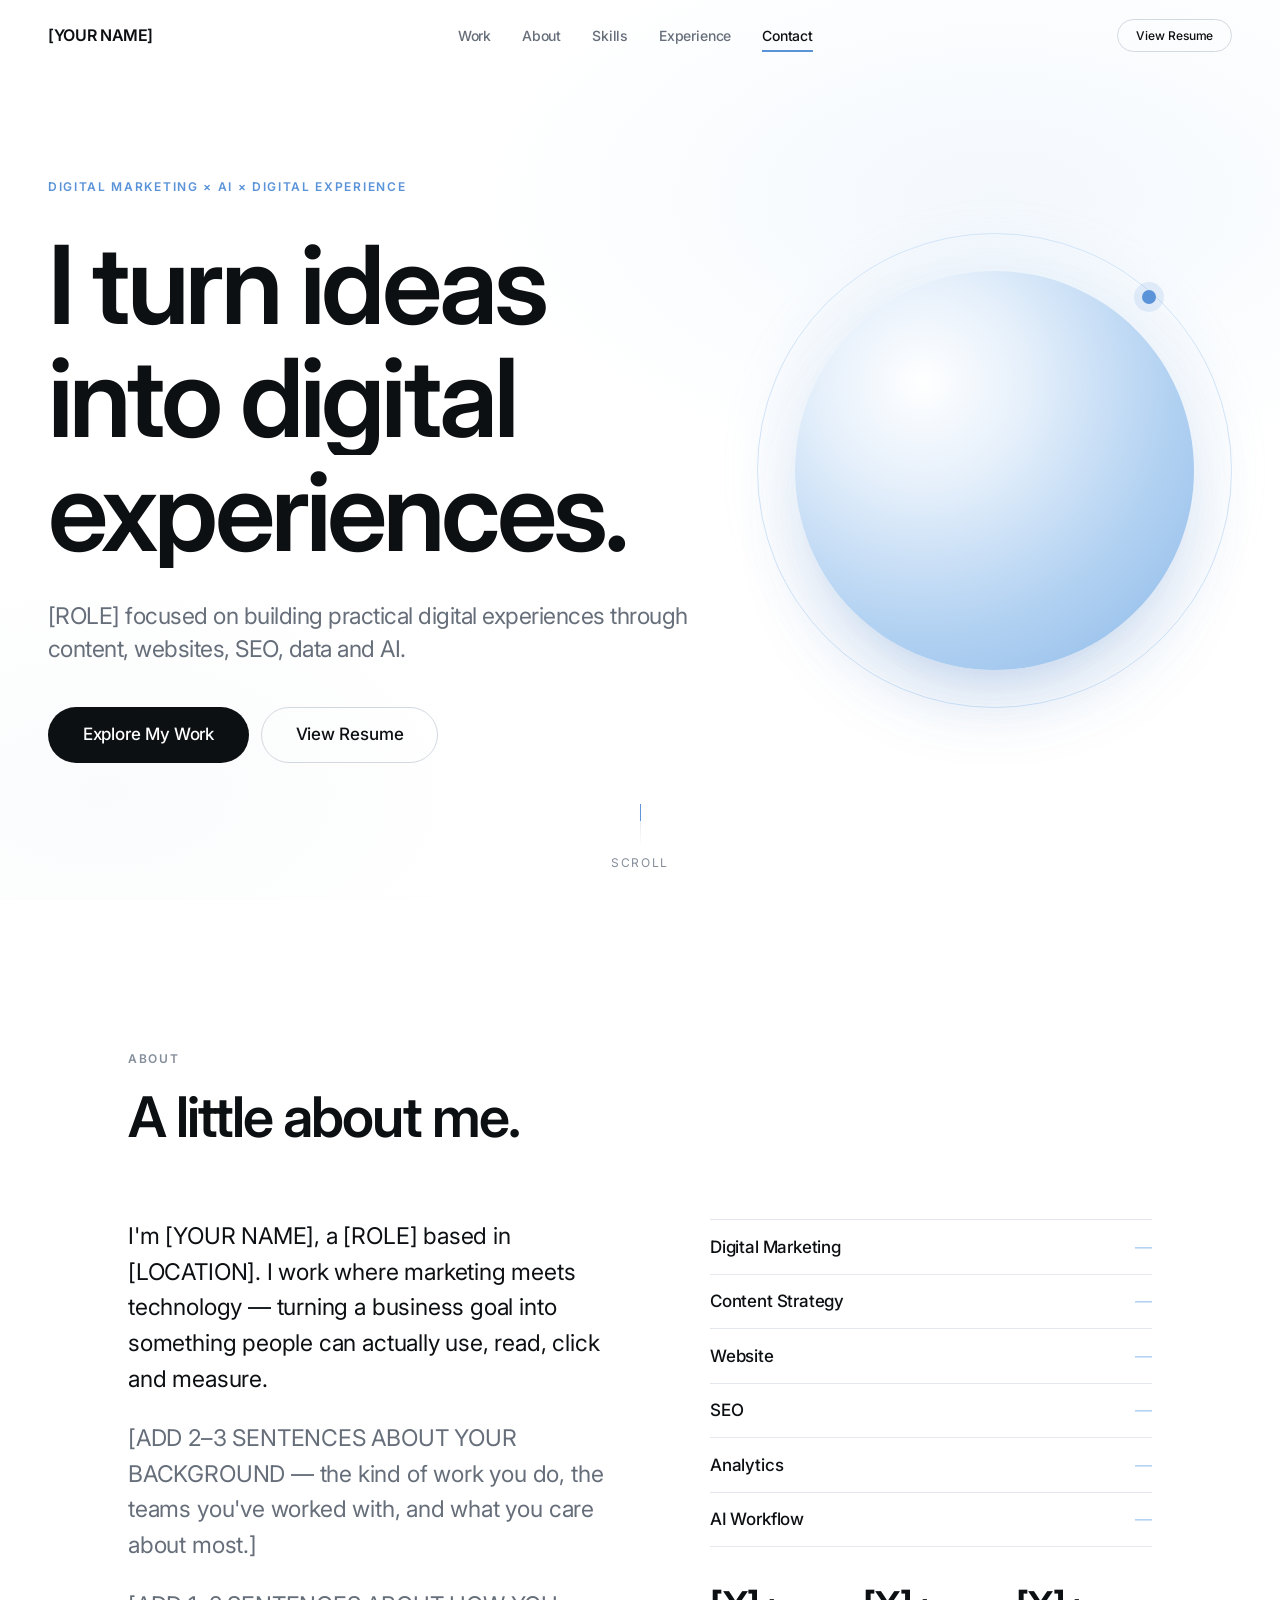
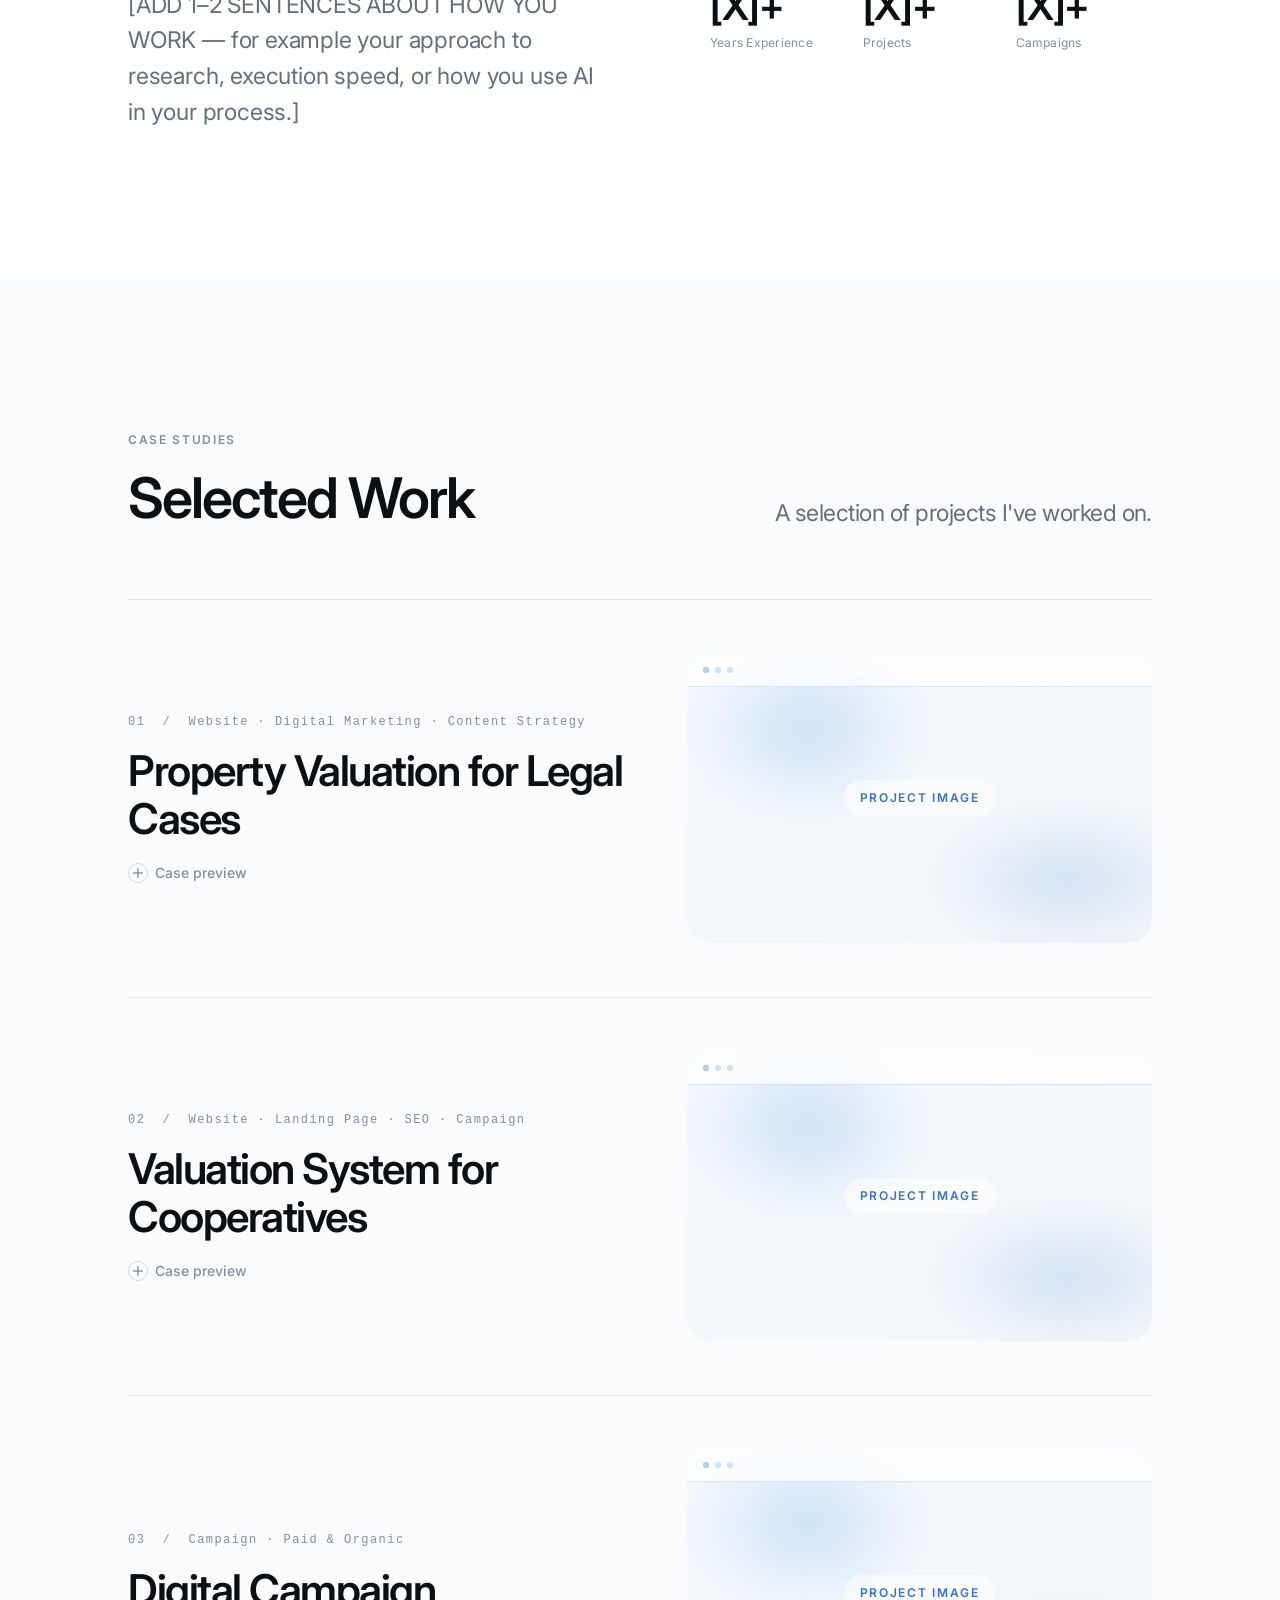
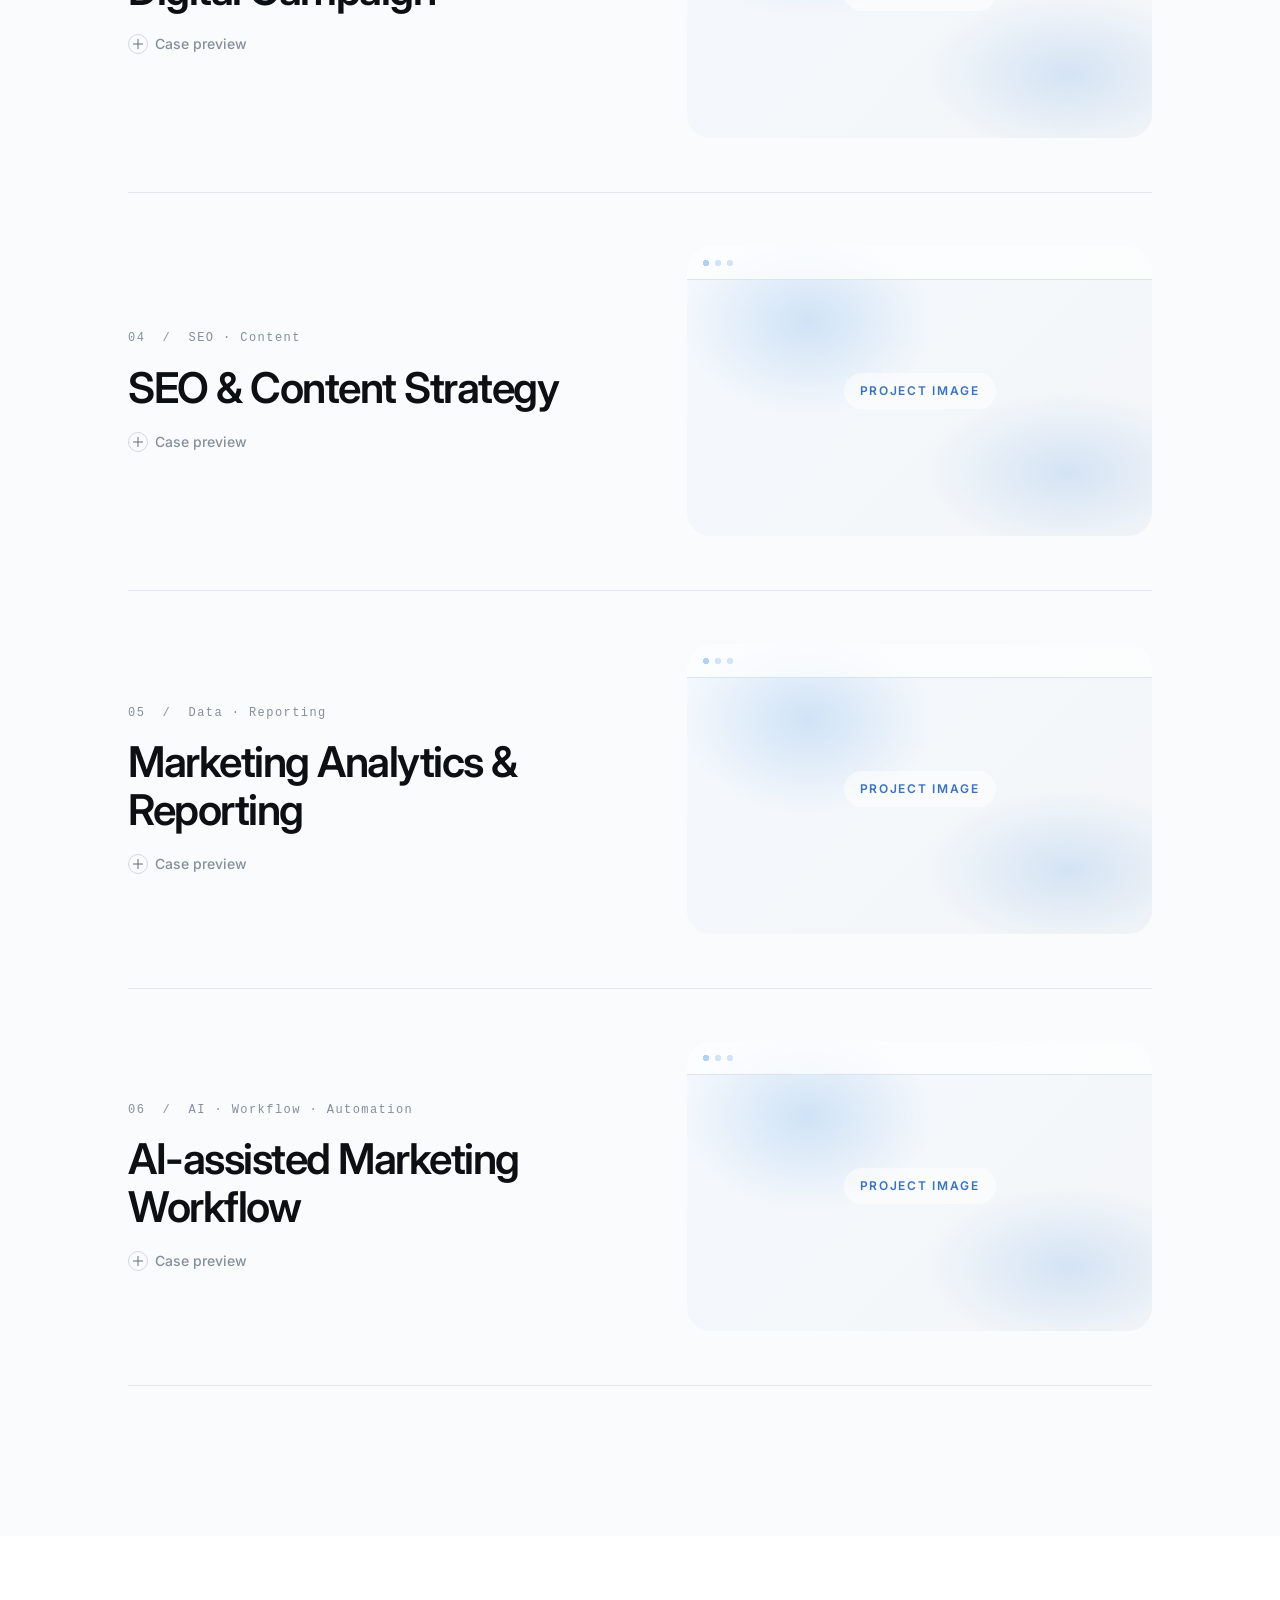
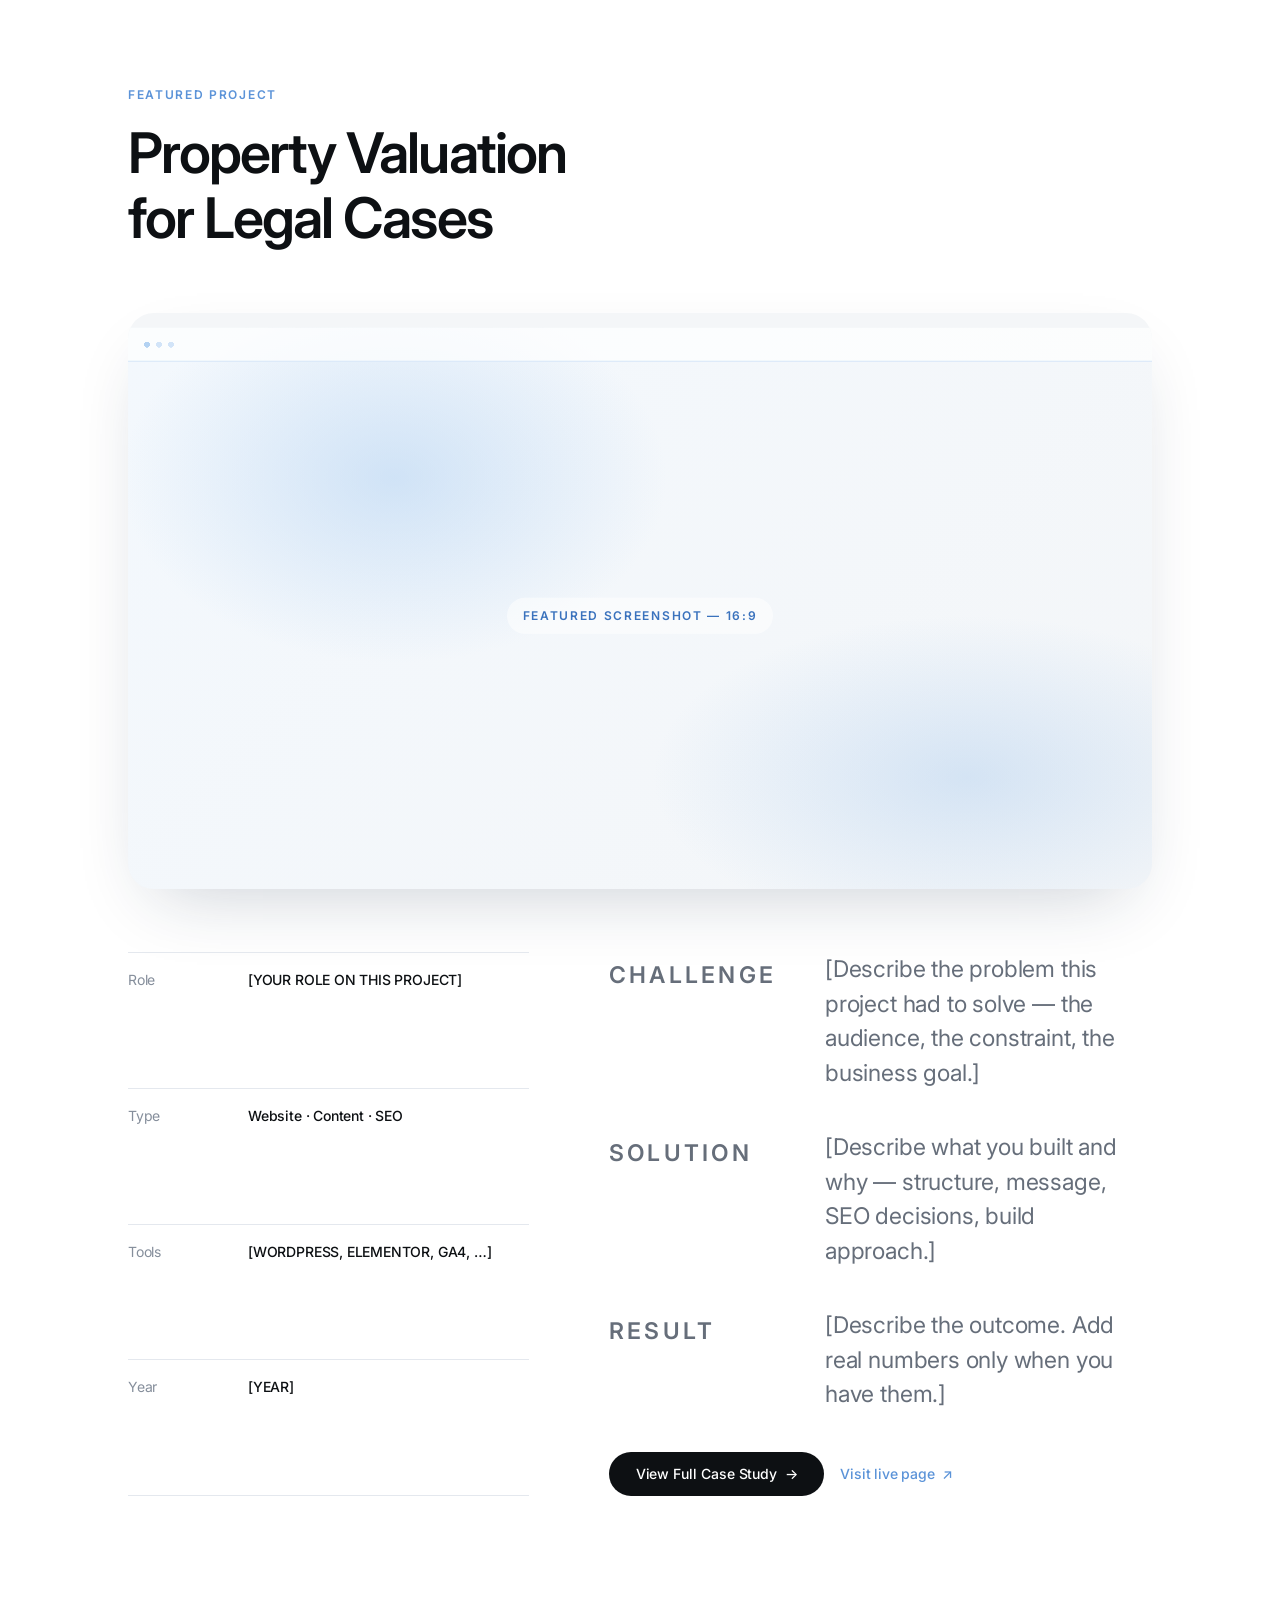
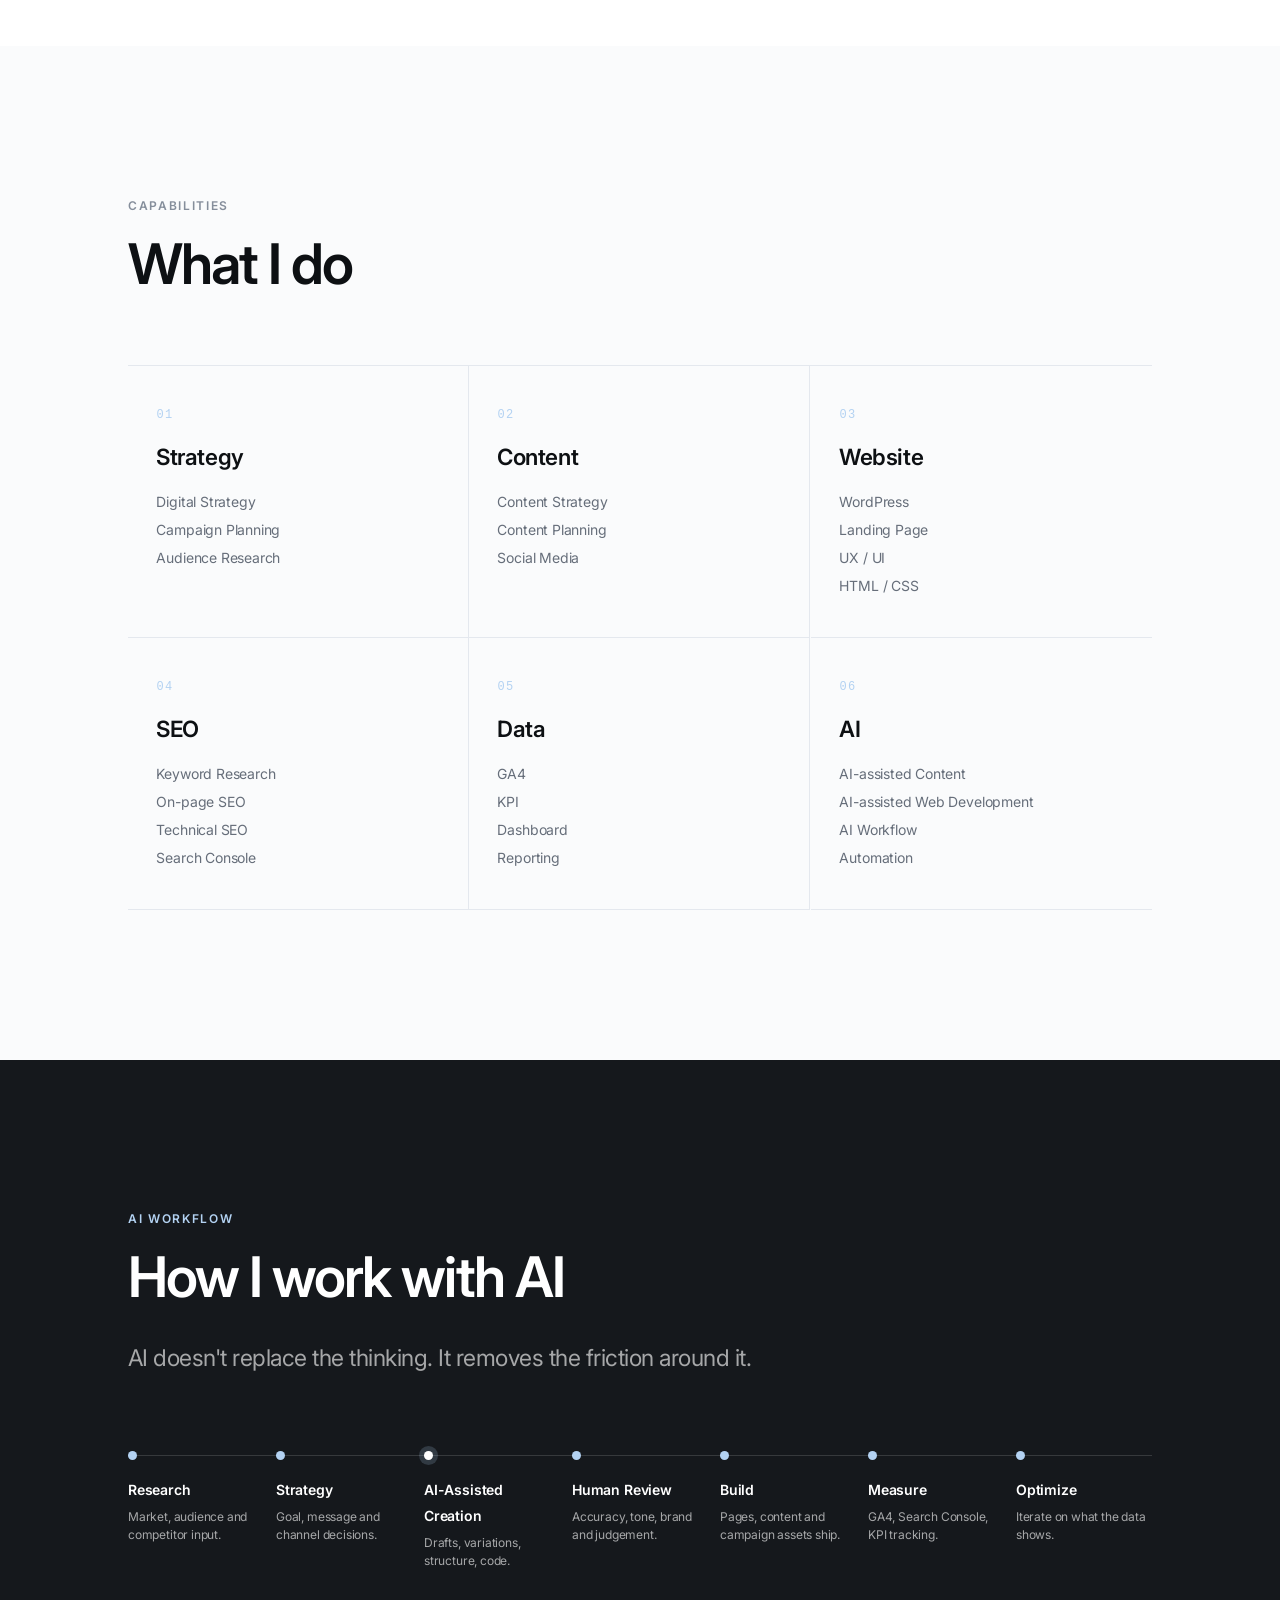
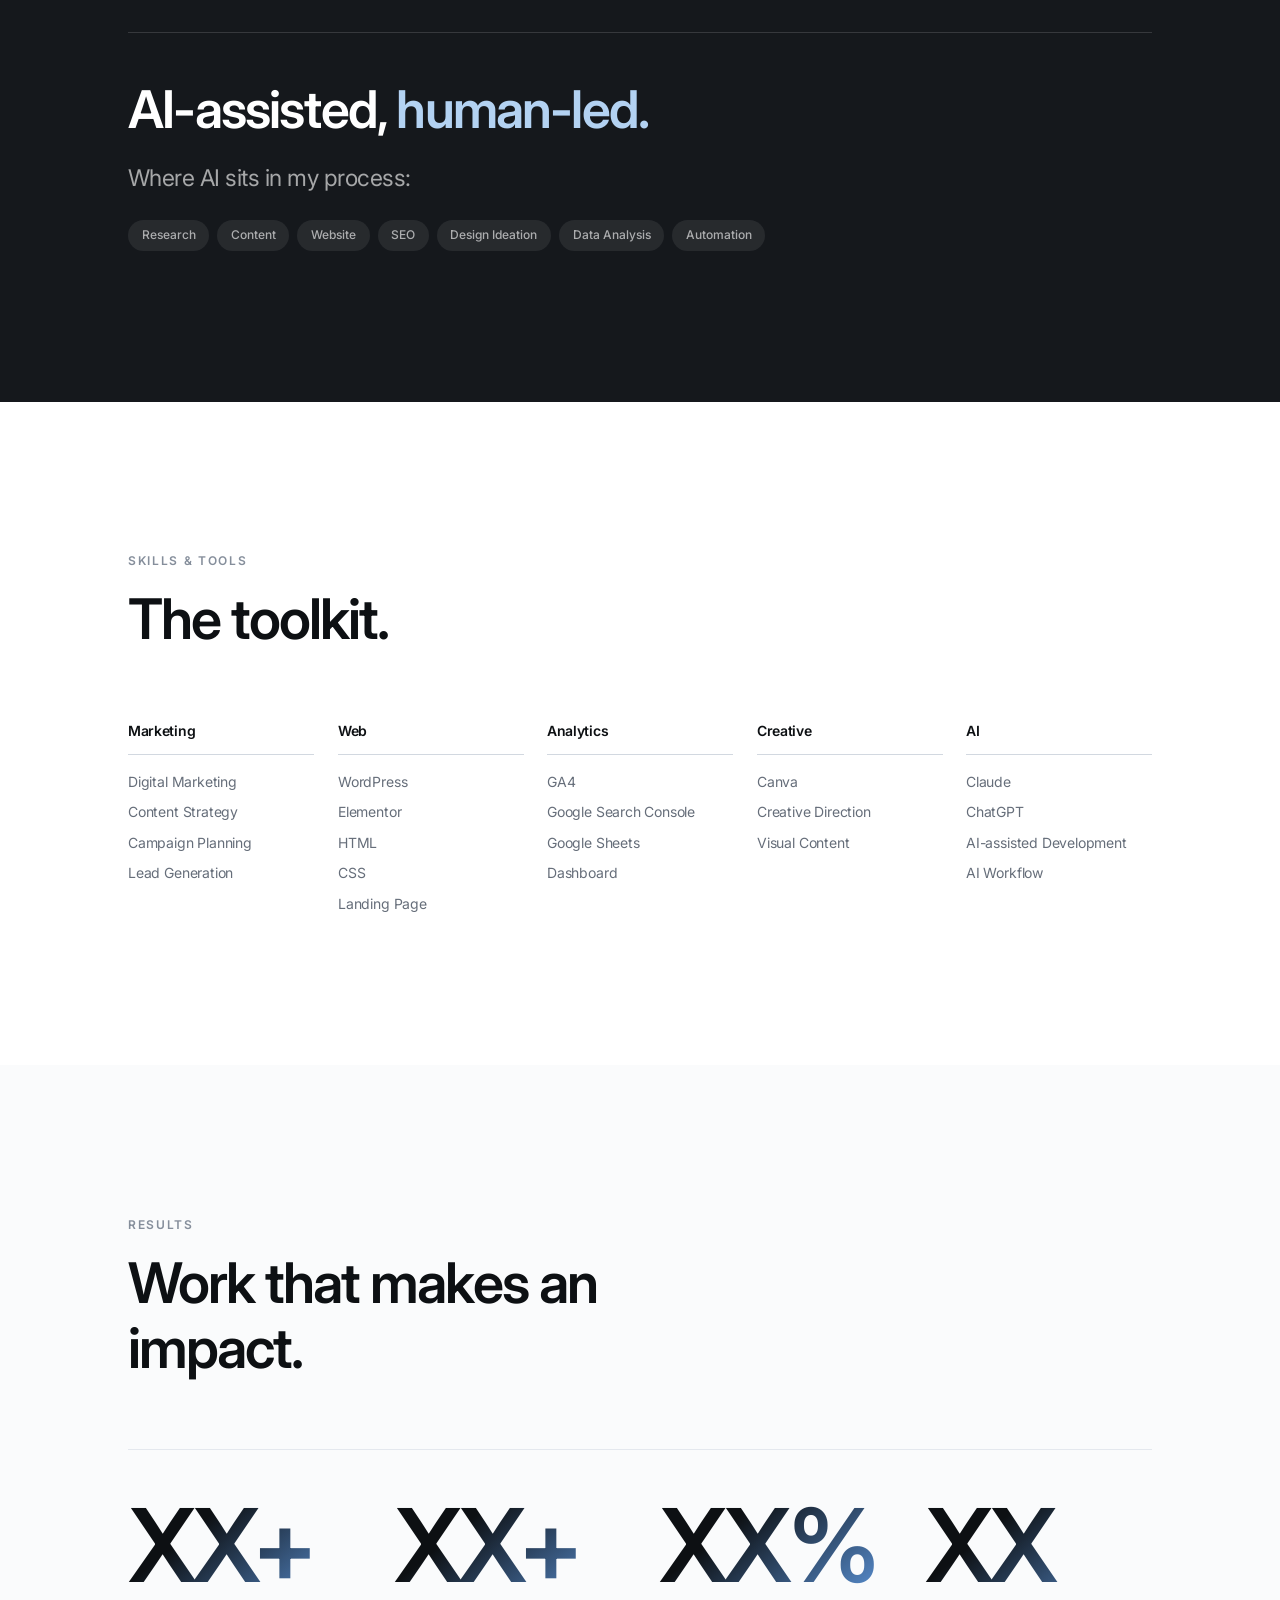
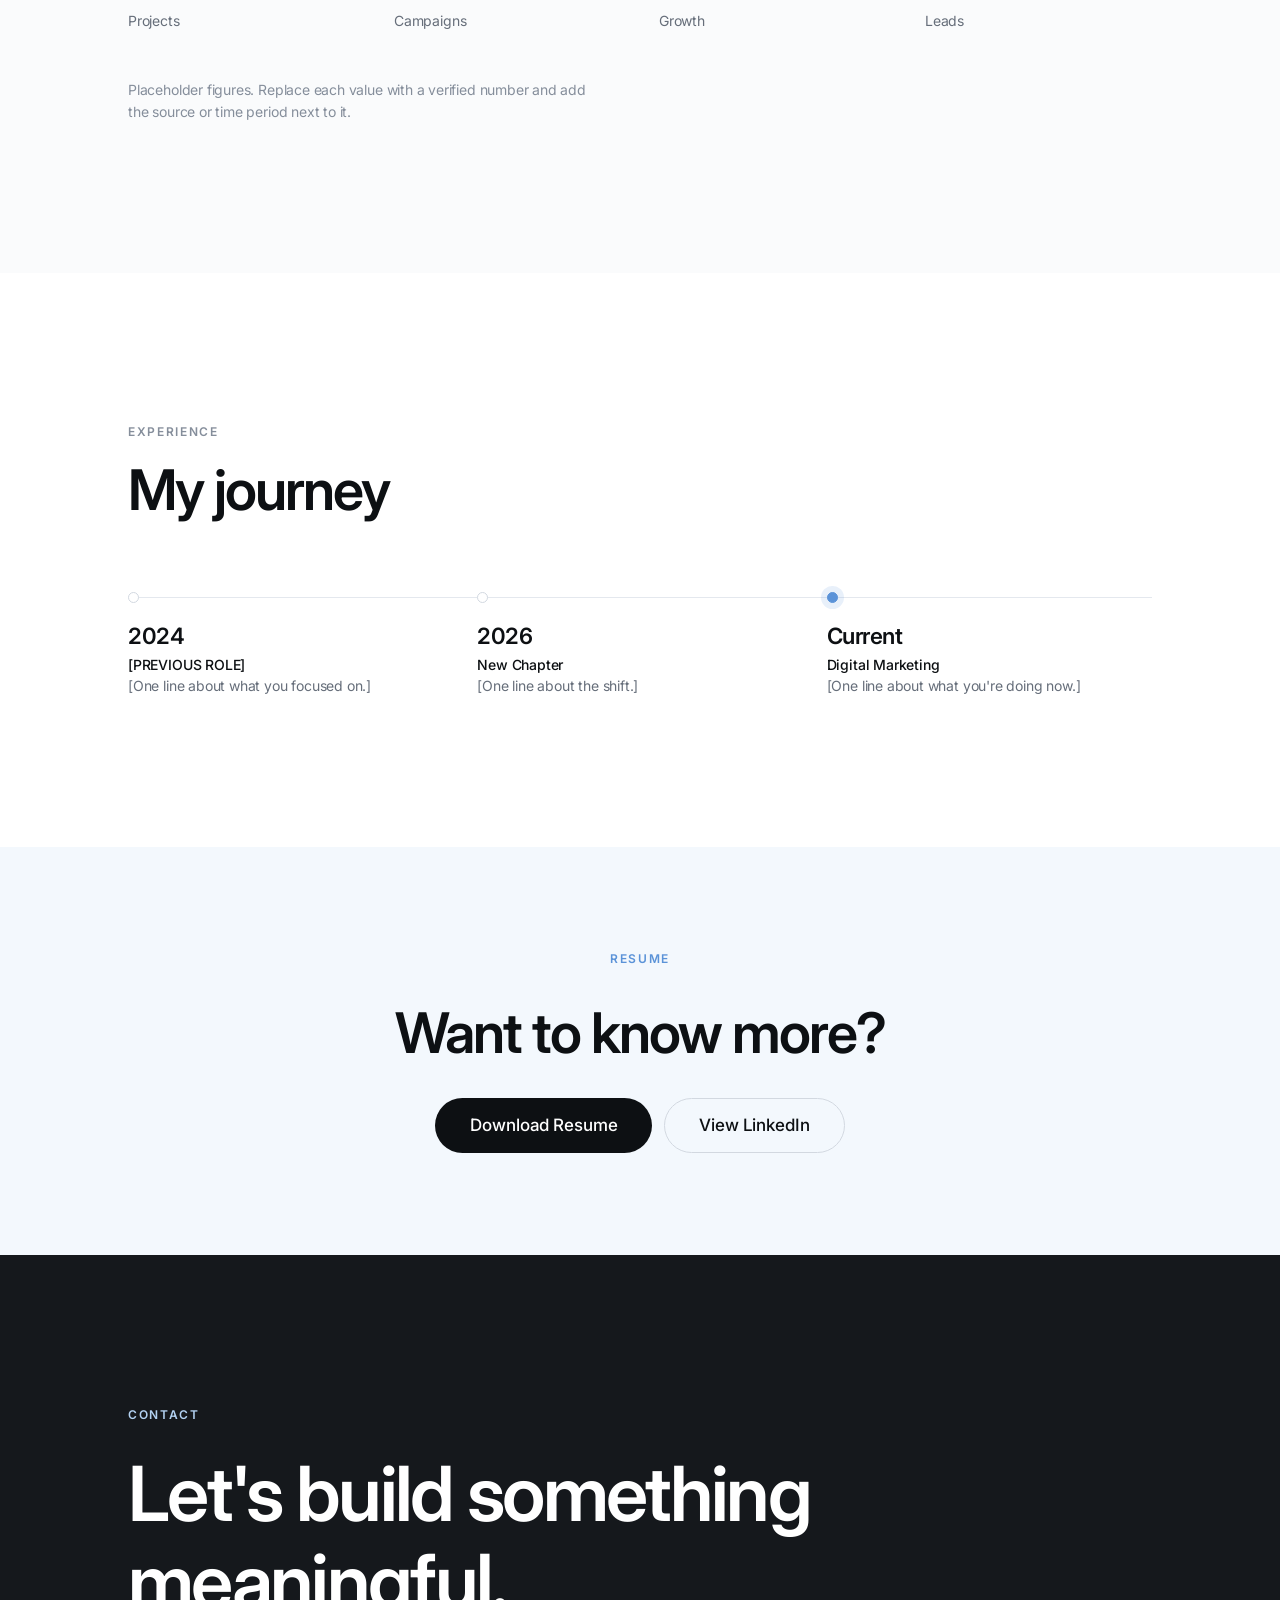
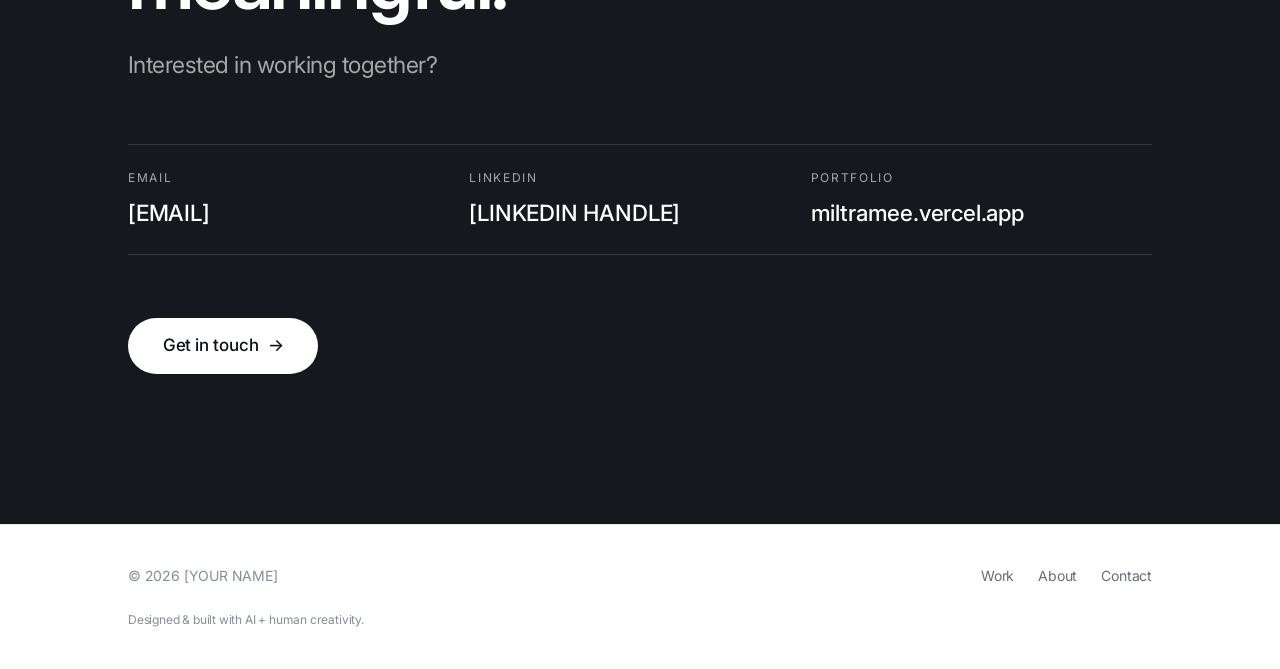
==== commit acf9ead7: "Set canonical domain to miltramee.vercel.app" ====
--- a/index.html
+++ b/index.html
@@ -10,7 +10,7 @@
 <title>[YOUR NAME] — Digital Marketing &amp; Digital Strategy Portfolio</title>
 <meta name="description" content="Portfolio of [YOUR NAME], a [ROLE] working across digital strategy, content, websites, SEO, analytics and AI-assisted marketing workflows.">
 <meta name="author" content="[YOUR NAME]">
-<link rel="canonical" href="https://[YOUR-DOMAIN].vercel.app/">
+<link rel="canonical" href="https://miltramee.vercel.app/">
 <meta name="theme-color" content="#ffffff">
 <meta name="robots" content="index, follow">
 
@@ -19,15 +19,15 @@
 <meta property="og:site_name" content="[YOUR NAME]">
 <meta property="og:title" content="[YOUR NAME] — Digital Marketing &amp; Digital Strategy Portfolio">
 <meta property="og:description" content="Digital strategy, content, websites, SEO, analytics and AI-assisted marketing workflows.">
-<meta property="og:url" content="https://[YOUR-DOMAIN].vercel.app/">
-<meta property="og:image" content="https://[YOUR-DOMAIN].vercel.app/assets/img/og-image.png">
+<meta property="og:url" content="https://miltramee.vercel.app/">
+<meta property="og:image" content="https://miltramee.vercel.app/assets/img/og-image.png">
 <meta property="og:image:width" content="1200">
 <meta property="og:image:height" content="630">
 <meta property="og:locale" content="en_US">
 <meta name="twitter:card" content="summary_large_image">
 <meta name="twitter:title" content="[YOUR NAME] — Digital Marketing &amp; Digital Strategy Portfolio">
 <meta name="twitter:description" content="Digital strategy, content, websites, SEO, analytics and AI-assisted marketing workflows.">
-<meta name="twitter:image" content="https://[YOUR-DOMAIN].vercel.app/assets/img/og-image.png">
+<meta name="twitter:image" content="https://miltramee.vercel.app/assets/img/og-image.png">
 
 <!-- Favicon -->
 <link rel="icon" href="assets/img/favicon.svg" type="image/svg+xml">
@@ -54,7 +54,7 @@
   "@type": "Person",
   "name": "[YOUR NAME]",
   "jobTitle": "[ROLE]",
-  "url": "https://[YOUR-DOMAIN].vercel.app/",
+  "url": "https://miltramee.vercel.app/",
   "email": "mailto:[EMAIL]",
   "sameAs": [
     "[LINKEDIN]"
@@ -723,7 +723,7 @@
         </div>
         <div class="contact__link">
           <dt>Portfolio</dt>
-          <dd><a href="https://[YOUR-DOMAIN].vercel.app/">[YOUR-DOMAIN].vercel.app</a></dd>
+          <dd><a href="https://miltramee.vercel.app/">miltramee.vercel.app</a></dd>
         </div>
       </dl>
 
